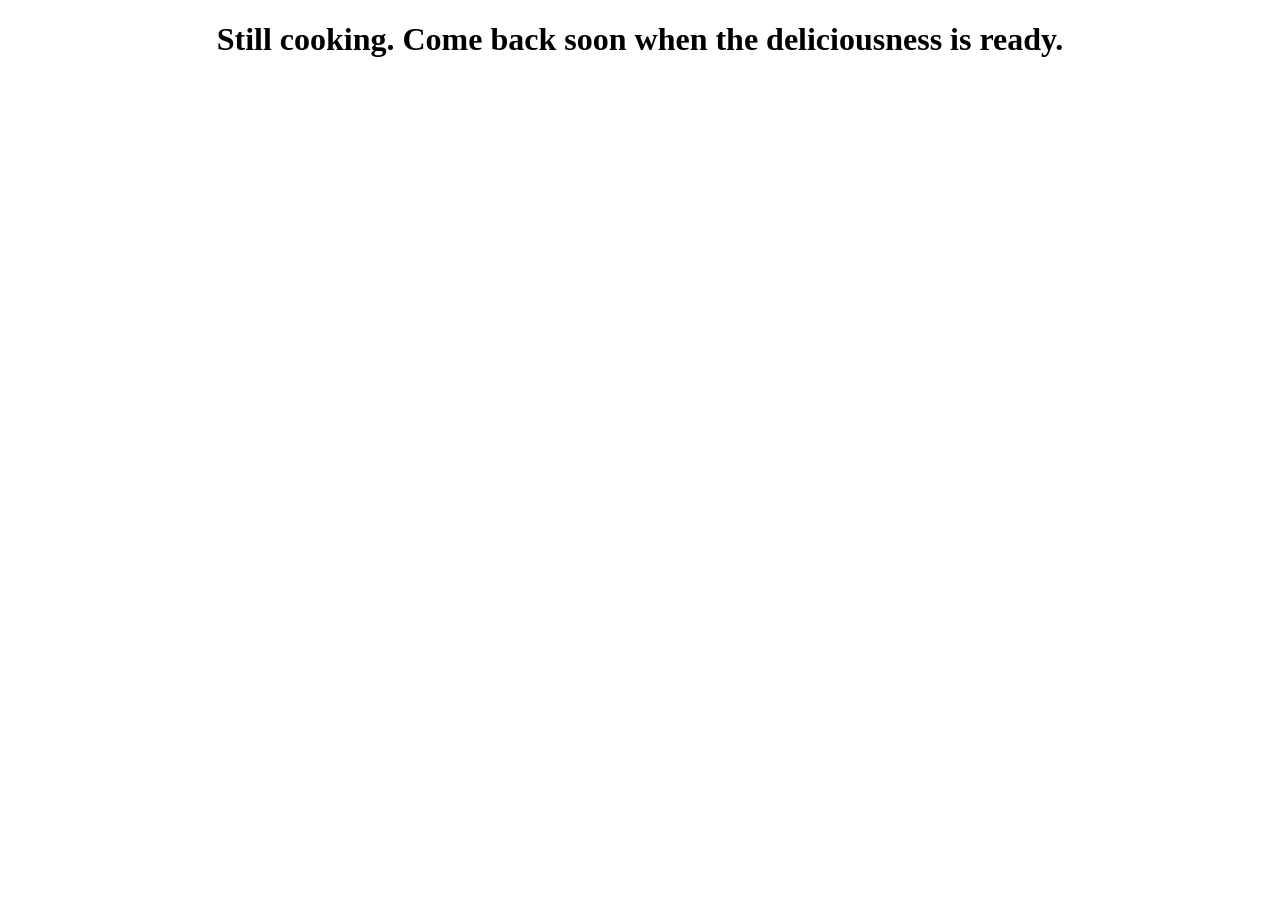
==== index.html @ 036adbc2 "cooking something good" ====
<!DOCTYPE html>
<html>
<head>
	<link rel="stylesheet" type="text/css" href="reset.css">
	<link rel="stylesheet" type="text/css" href="style.css">
	<title>Portfolio</title>
</head>
<body>
	<h1> Still cooking. Come back soon when the deliciousness is ready. </h1>
	</div>

	
</body>
</html>
---- style.css ----
header {
	font-size: 20px;
	
}

body {
	margin: auto;
	width: 80%;
}

h1 {
	text-align: center;
}
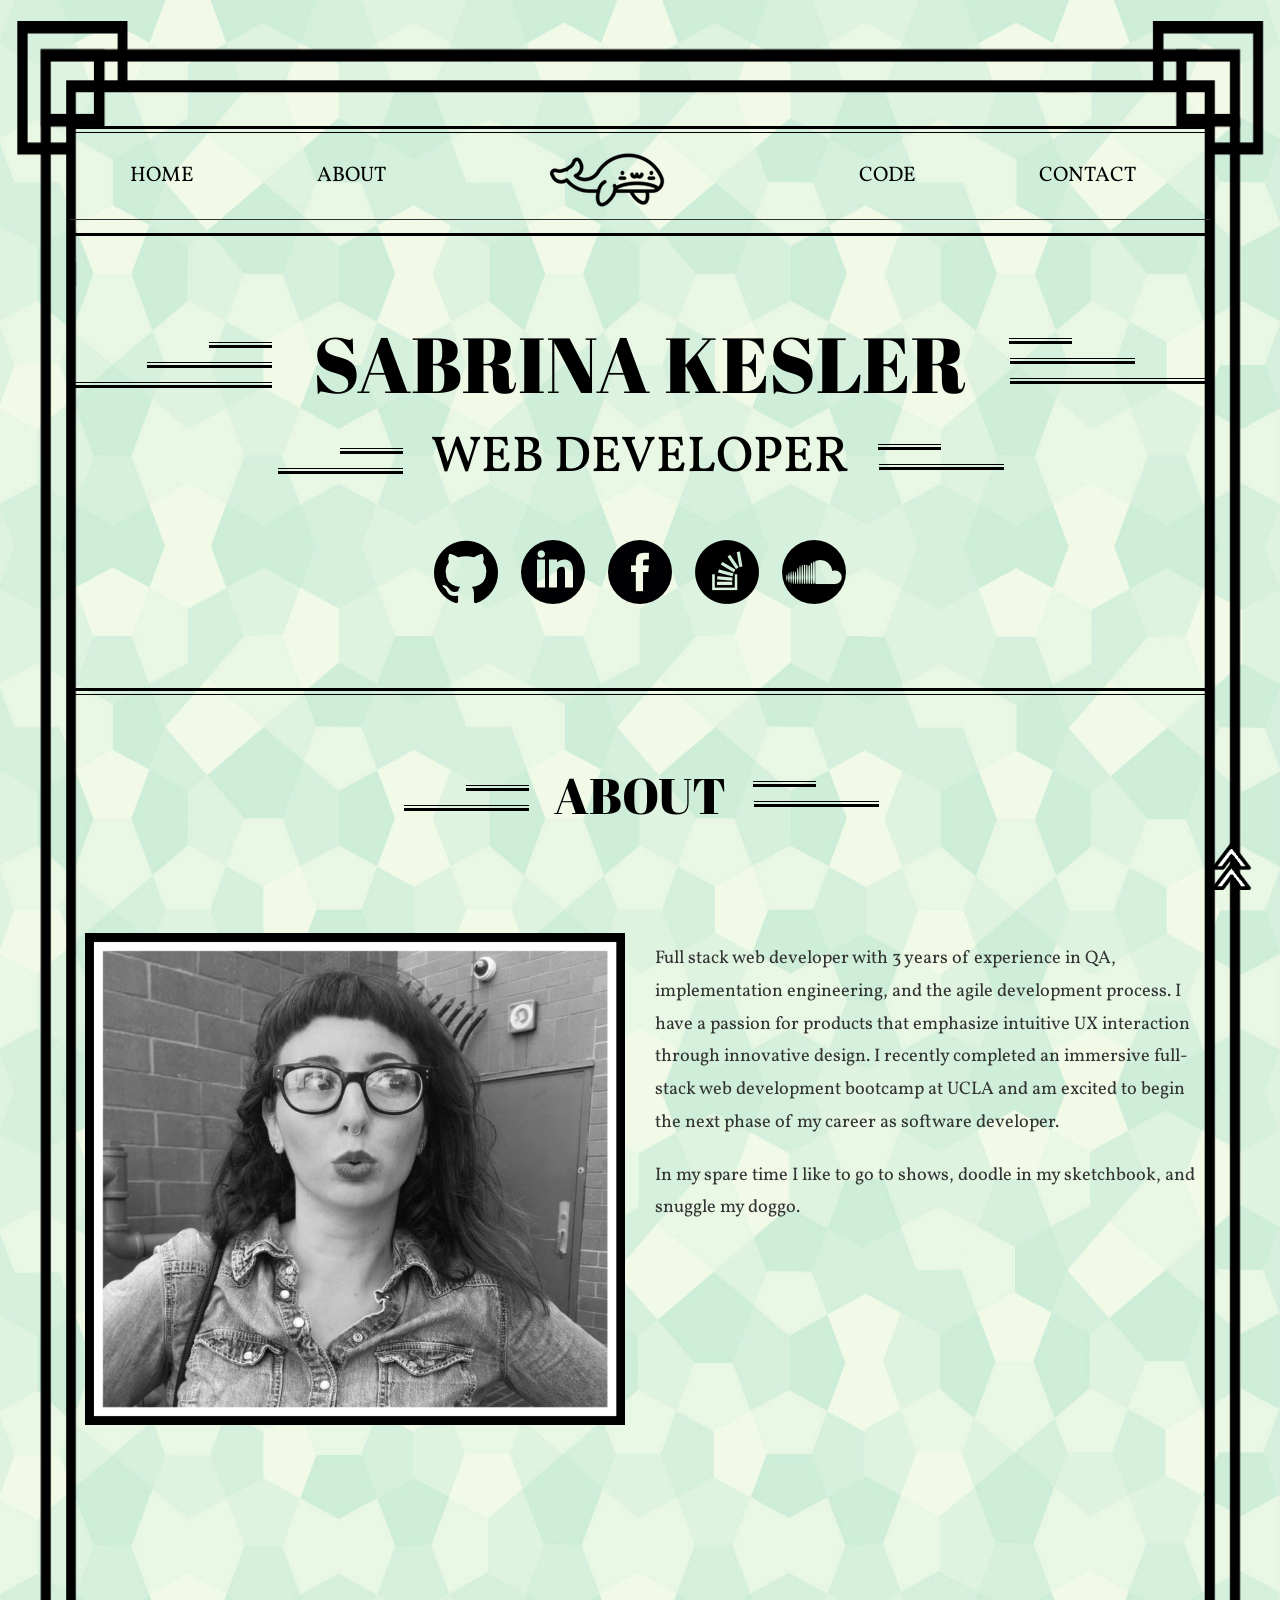
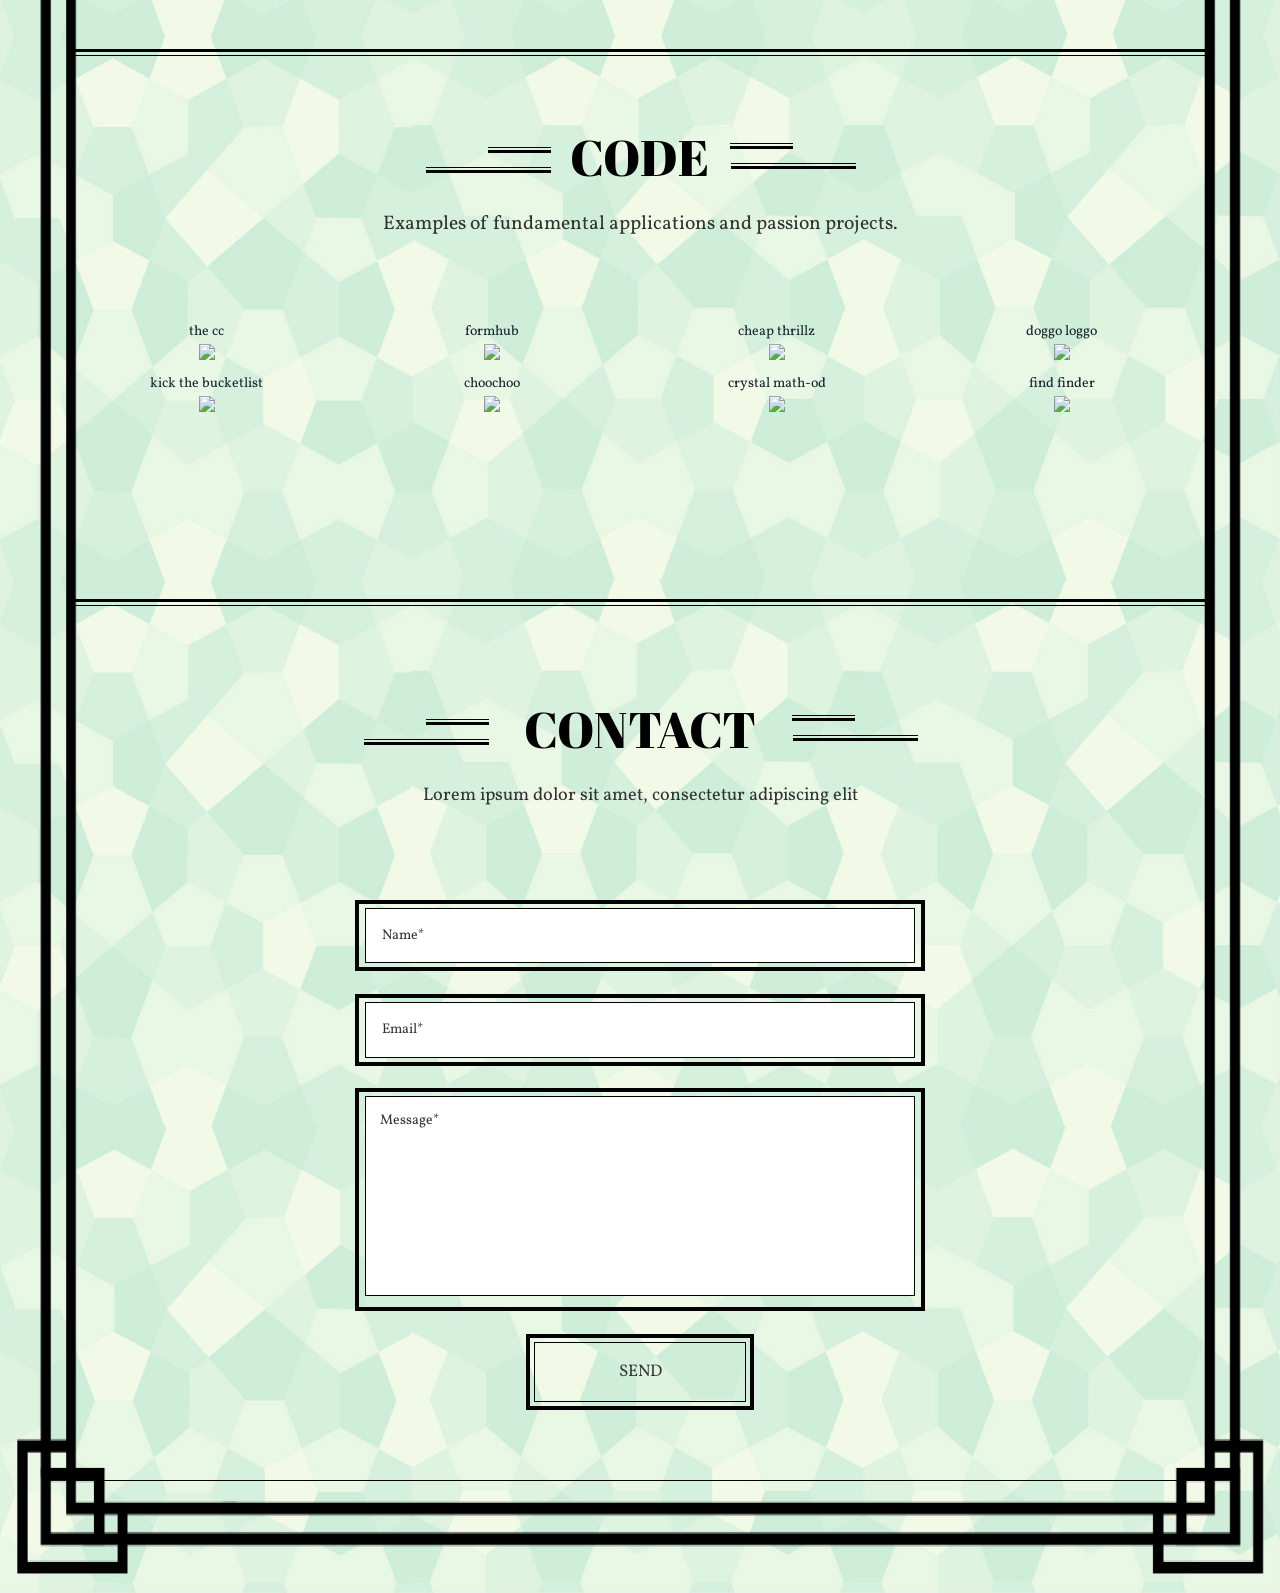
==== commit 1542049a: "portfolio draft 1" ====
--- a/index.html
+++ b/index.html
@@ -1,14 +1,364 @@
-<!DOCTYPE html>
-<html>
-<head>
-	<link rel="stylesheet" type="text/css" href="reset.css">
-	<link rel="stylesheet" type="text/css" href="style.css">
-	<title>Portfolio</title>
-</head>
-<body>
-	<h1> Still cooking. Come back soon when the deliciousness is ready. </h1>
-	</div>
-
-	
-</body>
+<!DOCTYPE html>
+<html>
+<head>
+<title>Sabrina Kesler</title>
+<link href="css/bootstrap.css" rel='stylesheet' type='text/css'/>
+<link href="css/style.css" rel="stylesheet" type="text/css" media="all"/>
+<meta name="viewport" content="width=device-width, initial-scale=1">
+<meta http-equiv="Content-Type" content="text/html; charset=utf-8" />
+<script type="application/x-javascript"> addEventListener("load", function() { setTimeout(hideURLbar, 0); }, false); function hideURLbar(){ window.scrollTo(0,1); } </script>
+<script src="js/jquery.min.js"> </script>
+<!--web_fonts-->
+<link href='http://fonts.googleapis.com/css?family=Abril+Fatface' rel='stylesheet' type='text/css'>
+<link href='http://fonts.googleapis.com/css?family=Vollkorn:400italic,700italic,400,700' rel='stylesheet' type='text/css'>
+<!--/web_fonts-->
+<!--start-smoth-scrolling-->
+		<script type="text/javascript">
+			jQuery(document).ready(function($) {
+				$(".scroll").click(function(event){		
+					event.preventDefault();
+					$('html,body').animate({scrollTop:$(this.hash).offset().top},900);
+				});
+			});
+		</script>
+<!--start-smooth-scrolling-->
+</head>
+<body>
+<!--header-->
+<div id="home" class="banner">
+	<div class="container">
+		<div class="label-1"> </div>
+		<div class="top-menu"><span class="menu"> </span> 
+			<ul class="nav">
+					<li><a class="scroll" href="#home">HOME</a></li>
+					<li><a class="scroll" href="#about">ABOUT</a></li>
+					<li><a class="scroll" href="#work">CODE</a></li>
+					<li><a class="scroll" href="#contact">CONTACT</a></li>
+			</ul>
+			<div class="logo">
+				<img src="images/whale.png" />
+			</div>
+			<div class="clearfix"> </div>
+		</div>	
+		<!-- script-for-menu -->
+		 <script>
+			$("span.menu").click(function(){
+				$(".top-menu ul").slideToggle("slow" , function(){
+				});
+			});
+		 </script>
+		 <!-- script-for-menu -->	
+
+		<div id="banner-top" class="banner-top">		  		  
+			<h1><span class="left-icon"> </span>SABRINA KESLER<span class="right-icon"> </span><div class="clearfix"> </div></h1>
+			<h2><span class="left-icon"> </span>WEB DEVELOPER<span class="right-icon"> </span><div class="clearfix"> </div></h2>
+		</div>
+		<div class="header-icons">
+			<a class="iconz" target="_blank" href="https://github.com/czarbina"><img id="git_icon" src="images/social/github-logo.png"></a>
+			<a class="iconz" target="_blank" href="https://www.linkedin.com/in/sabrinakesler/"><img id="linkedin_icon" src="images/social/linkedin-button.png"></a>
+			<a class="iconz" target="_blank" href="https://www.facebook.com/sabrina.kesler"><img id="fb_icon" src="images/social/facebook-logo-button.png"></a>
+			<a class="iconz" target="_blank" href="https://stackoverflow.com/users/4352713/czarbina"><img id="stack_icon.png" src="images/social/stackoverflow-logo.png"></a>
+			<a class="iconz" target="_blank" href="https://soundcloud.com/czarbina"><img id="sc_icon" src="images/social/soundcloud-logo.png"></a>
+			<!-- <a href="#"><span class="likdin"> </span></a> -->	
+		</div>
+	</div>
+</div>
+<!--/header-->
+
+<!--about-->
+<div id="about" class="about">
+	<div class="container">
+		<div class="label-5"></div>
+		<div class="label-6"></div>
+		<h3><span class="left-icon"> </span>ABOUT<span class="right-icon">  </span><div class="clearfix"> </div></h3>
+ 		
+ 		<div class="about-info">
+
+			<div class="col-md-6 about-left portfolio-wrapper">
+				<a href="https://drive.google.com/file/d/1S41KG8ANzJmsk61dXP9DrrXezTZY17qZ/view?usp=sharing" class="b-link-stripe b-animate-go resume" target="_blank">
+					<img src="images/about.PNG" class="img-responsive" alt="about_image"/>
+					<div class="b-wrapper">
+						<h2 class="b-animate b-from-left b-delay03 ">
+							<span class="resume">Resume</span>
+								<br></br>
+								<img src="images/social/resume-white-big.png" class="img-responsive big-white"/>
+					<!-- <a href='Resume-WendyGwo.pdf' target='_blank' download>
+						<img src ='images/Resume-WendyGwo.png' id='resumeImage'>	
+					</a> -->
+						</h2>	
+					</div>
+				</a>
+			</div>
+			<div class="col-md-6 about-right">
+				<p>Full stack web developer with 3 years of experience in QA, implementation engineering, and the agile development process. I have a passion for products that emphasize intuitive UX interaction through innovative design. I recently completed an immersive full-stack web development bootcamp at UCLA and am excited to begin the next phase of my career as software developer.</p>
+				<p>In my spare time I like to go to shows, doodle in my sketchbook, and snuggle my doggo.</p>
+			</div>
+			 <div class="clearfix"> </div>
+		</div>
+	</div>
+</div>
+<!--/about-->
+
+<!--work-->
+<div id="work" class="work">
+	<div class="container">
+		<div class="label-3"> </div>
+		<div class="label-4"> </div>
+		<h3><span class="left-icon"> </span>CODE<span class="right-icon"> </span><div class="clearfix"> </div></h3>
+		<p>Examples of fundamental applications and passion projects.</p>
+		<!--Portfolio-->
+				<div class="project">
+					<div id="portfoliolist">
+						<div class="portfolio" style="display: inline-block; opacity: 1;">
+							<a href="https://thecc.herokuapp.com/" target="_blank">the cc</a>
+							
+							<div class="portfolio-wrapper">	
+								
+								<a href="images/P1.png" class="b-link-stripe b-animate-go swipebox" title="the creative collective">
+							     <img src="images/P1.png" /><div class="b-wrapper">
+							     	<h2 class="b-animate b-from-left b-delay03 ">
+								     	<span class="technology">Technology</span>
+								     	<br></br>
+								     	<ul>
+								     		<li>
+								     			React
+								     		</li>
+								     		<li>
+								     			JSX
+								     		</li>
+								     		<li>
+								     			react-materialize
+								     		</li>								     		
+								     		<li>
+								     			mySQL
+								     		</li>
+								     		<li>Heroku</li>	
+								     	</ul>
+								     </h2>
+							  	 </div>
+							  	</a>
+			                </div>
+						</div>				
+						<div class="portfolio"  style="display: inline-block; opacity: 1;">
+							<a href="http://functionh.com/" target="_blank">formhub</a>
+							
+							<div class="portfolio-wrapper">		
+								<a href="images/P2.png" class="b-link-stripe b-animate-go swipebox" title="formhub">
+							     <img src="images/P2.png" /><div class="b-wrapper"><h2 class="b-animate b-from-left b-delay03 ">
+							     	<span class="technology">Technology</span>
+								     	<br></br>
+								     	<ul>
+								     		<li>
+								     			Handlebars
+								     		</li>
+								     		<li>
+								     			Node/Express
+								     		</li>
+								     		<li>
+								     			mySQL
+								     		</li>
+								     		<li>
+								     			Javascript
+								     		</li>	
+								     		<li>Heroku</li>
+								     		
+								     	</ul></h2>
+							  	 </div></a>
+			               	</div>
+						</div>		
+						<div class="portfolio"  style="display: inline-block; opacity: 1;">
+							<a href="https://czarbina.github.io/Project-1/" target="_blank">cheap thrillz</a>
+							<div class="portfolio-wrapper">
+									
+								<a href="images/P3.png" class="b-link-stripe b-animate-go swipebox"  title="cheap thrillz">
+							     <img src="images/P3.png" /><div class="b-wrapper">
+							     	<h2 class="b-animate b-from-left b-delay03 ">
+							     		<span class="technology">Technology</span>
+								     	<br></br>
+								     	<li>
+								     			HTML
+								     		</li>
+								     		<li>
+								     			Materialize
+								     		</li>
+								     		<li>Google Maps API
+								     		</li>
+								     		<li>Lyft API
+								     		</li>
+								     		<li>Heroku</li>
+							     	</h2>
+							  	 </div></a>
+			                </div>
+						</div>						
+						<div class="portfolio"  style="display: inline-block; opacity: 1;">
+							<a href="https://doggo-loggo.herokuapp.com/" target="_blank">doggo loggo</a>
+							
+							<div class="portfolio-wrapper">
+									
+								<a href="images/P4.png" class="b-link-stripe b-animate-go   swipebox"  title="doggologgo">
+							     <img src="images/P4.png" /><div class="b-wrapper"><h2 class="b-animate b-from-left    b-delay03 "><span class="technology">Technology</span>
+								     	<br></br>
+								     	<ul>
+								     		<li>
+								     			React
+								     		</li>
+								     		<li>
+								     			JSX
+								     		</li>
+								     		<li> Materialize
+								     		</li>
+								     		<li>Heroku
+								     		</li>	
+								     	</ul></h2>
+							  	 </div></a>
+			                </div>
+						</div>	
+						<div class="portfolio"  style="display: inline-block; opacity: 1;">
+							<a href="https://github.com/czarbina/bucketlist" target="_blank">kick the bucketlist</a>
+							<div class="portfolio-wrapper">
+									
+								<a href="images/P5.png" class="b-link-stripe b-animate-go   swipebox"  title="bucketlist">
+							     <img src="images/P5.png" /><div class="b-wrapper"><h2 class="b-animate b-from-left b-delay03 ">T<span class="technology">Technology</span>
+								     	<br></br>
+								     	<ul>
+								     		<li>
+								     			Handlebars
+								     		</li>
+								     		<li>
+								     			Node/Express
+								     		</li>
+								     		<li>
+								     			mySQL
+								     		</li>
+								     		<li>
+								     			JQuery
+								     		</li>	
+								     		<li>Heroku</li>
+								     	</ul></h2>
+							  	 </div></a>
+			                </div> 
+						</div>			
+						<div class="portfolio"  style="display: inline-block; opacity: 1;">
+							<a href="https://czarbina.github.io/choochoo/" target="_blank">choochoo</a>							
+							<div class="portfolio-wrapper">
+									
+								<a href="images/P6.png" class="b-link-stripe b-animate-go  swipebox"  title="choochoo">
+							     <img src="images/P6.png" /><div class="b-wrapper"><h2 class="b-animate b-from-left    b-delay03 "><span class="technology">Technology</span>
+								     	<br></br>
+								     	<ul>
+								     		<li>
+								     			Bootstrap
+								     		</li>
+								     		<li>
+								     			Firebase
+								     		</li>
+								     		<li>
+								     			JQuery
+								     		</li>	
+								     	</ul></h2>
+							  	 </div></a>
+			                </div>
+			            </div>	
+			            <div class="portfolio"  style="display: inline-block; opacity: 1;">
+			            	<a href="https://czarbina.github.io/week-4-game/" target="_blank">crystal math-od</a>
+							<div class="portfolio-wrapper">
+									
+								<a href="images/P7.png" class="b-link-stripe b-animate-go   swipebox"  title="the crystal math-od">
+							     <img src="images/P7.png" /><div class="b-wrapper"><h2 class="b-animate b-from-left    b-delay03 ">
+							     	<span class="technology">Technology</span>
+								     	<br></br>
+								     	<ul>
+								     		<li>HTML/CSS</li>
+								     		<li>
+								     			Bootstrap
+								     		</li>
+								     		<li>
+								     			JQuery
+								     		</li>
+								     	</ul></h2>
+							  	 </div></a>
+			                </div> 
+						</div>			
+						<div class="portfolio"  style="display: inline-block; opacity: 1;">
+							<a href="https://friend-finder-for-the-masses.herokuapp.com/" target="_blank">find finder</a>
+							<div class="portfolio-wrapper">	
+								
+								<a href="images/P8.png" class="b-link-stripe b-animate-go  swipebox"  title="friend finder">
+							     <img src="images/P8.png" /><div class="b-wrapper"><h2 class="b-animate b-from-left    b-delay03 ">
+							     	<span class="technology">Technology</span>
+								     	<br></br>
+								     	<ul>
+								     		<li>
+								     			Bootstrap
+								     		</li>
+								     		<li>
+								     			Node.js/Express
+								     		</li>
+								     		<li>Vanilla Javascript</li>
+								     	</ul></h2>
+							  	 </div></a>
+			                </div>
+			            </div>		
+			            <div class="clearfix"> </div>
+			</div>
+</div>
+	<link rel="stylesheet" href="css/swipebox.css">
+	<script src="js/jquery.swipebox.min.js"></script> 
+	    <script type="text/javascript">
+			jQuery(function($) {
+				$(".swipebox").swipebox();
+			});
+		</script>
+<!--/Portfolio-->
+	</div>
+</div>
+<!--/work-->
+<!--contact-->
+<div id="contact" class="contact">
+	<div class="container">
+		<div class="label-7"> </div>
+		<div class="label-8"> </div>
+		<h3><span class="left-icon"> </span>CONTACT<span class="right-icon"> </span><div class="clearfix"> </div></h3>
+		<p>Lorem ipsum dolor sit amet, consectetur adipiscing elit</p>
+		<div class="conatct-form">
+			<ul class="form">
+				<li>
+				<input type="text" class="text" value="Name*" onfocus="this.value = '';" onblur="if (this.value == '') {this.value = 'Name*';}" >
+				</li>
+				<li>
+				<input type="text" class="text" value="Email*" onfocus="this.value = '';" onblur="if (this.value == '') {this.value = 'Email*';}" >
+				</li>
+				<li>
+				<textarea value="Message*:" onfocus="this.value = '';" onblur="if (this.value == '') {this.value = 'Your Message*';}">Message*</textarea>
+				</li>
+				<div class="sub-button">
+					<input type="submit" value="SEND">
+				</div>
+			</ul>
+		</div>
+		<div class="copyrights">
+		</div>
+		<script type="text/javascript">
+									$(document).ready(function() {
+										/*
+										var defaults = {
+								  			containerID: 'toTop', // fading element id
+											containerHoverID: 'toTopHover', // fading element hover id
+											scrollSpeed: 1200,
+											easingType: 'linear' 
+								 		};
+										*/
+										
+										$().UItoTop({ easingType: 'easeOutQuart' });
+										
+									});
+								</script>
+		<a href="#home" id="toTop" class="scroll" style="display: block;"> <span id="toTopHover" style="opacity: 1;"> </span></a>
+	</div>
+</div>
+<!--/contact-->
+<!--copy-rights-->
+
+<!--copy-rights-->
+</body>
 </html>
--- a/css/style.css
+++ b/css/style.css
@@ -0,0 +1,1326 @@
+/*--
+	Author: W3layouts
+	Author URL: http://w3layouts.com
+	License: Creative Commons Attribution 3.0 Unported
+	License URL: http://creativecommons.org/licenses/by/3.0/
+--*/
+body{
+	margin:0;
+	padding:0;
+	font-family: 'Vollkorn', serif;
+	background:url(../images/904B1C53-1F04-4463-8C52-EFDB791FCA37.PNG) no-repeat;
+	background-size:100% 100%;
+ }
+body a{
+	transition:0.5s all;
+	-webkit-transition:0.5s all;
+	-moz-transition:0.5s all;
+	-o-transition:0.5s all;
+	-ms-transition:0.5s all;
+}
+
+
+
+h1,h2,h3,h4,h5,h6{
+	margin:0;			   
+}	
+p{
+	margin:0;
+}
+ul{
+	margin:0;
+	padding:0;
+}
+
+.technology {
+	text-decoration: underline;
+}
+
+.resume {
+	text-decoration: underline;
+	font-size: 20px;
+}
+/*--header--*/
+.label-1 {
+background: #000;
+  width: 1140px;
+  height: 0;
+  display: block;
+}
+.label-3 {
+  border-top: 3px solid #000;
+   height: 6px;
+}
+.label-4 {
+  border-top: 1px solid #000;
+  height: 15px;
+}
+.label-5 {
+  border-top: 3px solid #000;
+   height: 6px;
+}
+.label-6 {
+  border-top: 1px solid #000;
+  height: 15px;
+}
+.label-7 {
+  border-top: 3px solid #000;
+   height: 6px;
+}
+.label-8 {
+  border-top: 1px solid #000;
+  height: 15px;
+}
+.top-menu {
+  margin: 9em 0 0 0;
+  border-top: 3px solid #000;
+  position: relative;
+  border-bottom: 3px solid#000;
+  height: 110px;
+}
+.logo {
+  position: relative;
+  bottom: 70px;
+  left: 42%;
+  width: 11%;
+}
+.nav {
+  list-style: none;
+  padding: 2em 0;
+  border-top: 1px solid#000;
+  margin: 3px 0;
+    border-bottom: 1px solid;
+}
+ul.nav li:nth-child(2) {
+  margin-right: 25em;
+}
+ul.nav li {
+  display: inline-block;
+}
+.nav li a {
+  display: block;
+  padding: 0px;
+  color: #000;
+  font-size: 1.5em;
+  margin: 0 60px;
+  font-weight: 400;
+}
+li.logo {
+  background: none;
+  border: none;
+}
+li.logo a {
+  font-size: 5em;
+  color: #17AED2;
+}
+div#banner-top {
+  text-align: center;
+      padding-top: 6em;
+}
+div#banner-top h1 {
+    font-size: 5.6em;
+    color:#000;
+    font-family: 'Abril Fatface', cursive;
+}
+div#banner-top h1 span.left-icon {
+  background: url(../images/left.png) no-repeat 0px 15px;
+  width: 204px;
+  height: 80px;
+  display: block;
+  float: left;
+}
+div#banner-top h1 span.right-icon {
+  background: url(../images/right.png) no-repeat 0px 15px;
+  width: 204px;
+  height: 80px;
+  display: block;
+  float: right;
+}
+div#banner-top h2 {
+  font-size: 3.6em;
+  padding: .5em 0;
+  width: 77%;
+  margin: 0 auto;
+   color:#000;
+}
+div#banner-top h2 span.left-icon {
+  background: url(../images/left.png) no-repeat 0px 10px;
+  width: 204px;
+  height: 50px;
+  display: block;
+  float: left;
+}
+div#banner-top h2 span.right-icon {
+  background: url(../images/right.png) no-repeat 0px 10px;
+  width: 204px;
+  height: 50px;
+  display: block;
+  float: right;
+}
+.header-icons {
+  text-align: center;
+  margin: 2em 0;
+}
+.header-icons a span {
+	width: 62px;
+	height: 62px;
+	background: url('../images/sc-icon.png') no-repeat 0px 0px;
+	display: inline-block;
+	margin: 0 5px;
+}
+
+.iconz {
+	margin: 10px;
+}
+.header-icons a span.fb {
+	background-position:0px 0px;
+}
+.header-icons a span.fb:hover {
+	background-position:0px -62px;
+}
+.header-icons a span.tw {
+	  background-position: -62px 0px;
+}
+.header-icons a span.tw:hover {
+	  background-position: -62px -62px;
+}
+.header-icons a span.pin{
+	    background-position: -123px 0px;
+}
+.header-icons a span.pin:hover{
+	    background-position: -123px -62px;
+}
+.header-icons a span.likdin{
+	    background-position: -186px 0px;
+}
+.header-icons a span.likdin:hover{
+	    background-position: -186px -62px;
+}
+.header-icons a span.dribble{
+	      background-position: -248px 0px;
+}
+.header-icons a span.dribble:hover{
+	      background-position: -248px -62px;
+}
+.header-icons a span.be{
+	      background-position: -310px 0px;
+}
+.header-icons a span.be:hover{
+	      background-position: -310px -62px;
+}
+/*--work--*/
+.work {
+  text-align: center;
+      margin: 10em 0 0;
+}
+.work p {
+  font-size: 1.4em;
+  margin-bottom: 4em;
+}
+.work h3 {
+	font-family: 'Abril Fatface', cursive;
+  font-size: 3.6em;
+  padding: .5em 0;
+  width: 51%;
+  margin: 3% auto 0;
+  color: #000;
+}
+.work h3 span.left-icon {
+  background: url(../images/left.png) no-repeat 0px 10px;
+  width: 204px;
+  height: 50px;
+  display: block;
+  float: left;
+}
+.work h3 span.right-icon {
+  background: url(../images/right.png) no-repeat 0px 10px;
+  width: 204px;
+  height: 50px;
+  display: block;
+  float: right;
+}
+/*--portfolio--*/
+/*-----------------------------------------------------------------------------------*/
+.b-link-stripe{
+	position:relative;
+	display:inline-block;
+	vertical-align:top;
+	font-weight: 300;
+	overflow:hidden;
+}
+.b-link-stripe .b-wrapper{
+	position:absolute;
+	width:100%;
+	height:100%;
+	top:0;
+	left:0;
+	text-align:center;
+	color:#ffffff;
+	overflow:hidden;
+}
+.b-link-stripe .b-line{
+	position:absolute;
+	top:0;
+	bottom:0;
+	width:20%;
+	background:rgba(8, 204, 148, 0.9);
+	transition:all 0.5s linear;
+	-moz-transition:all 0.5s linear;
+	-ms-transition:all 0.5s linear;
+	-o-transition:all 0.5s linear;
+	-webkit-transition:all 0.5s linear;
+	opacity:0;
+	visibility:hidden; /* lt-ie9 */
+}
+/*-----------------------------------------------------------------------------------*/
+/*	Animation effects
+/*-----------------------------------------------------------------------------------*/
+.b-animate-go{
+	text-decoration:none;
+}
+.b-animate {
+	transition: all 0.5s;
+	-moz-transition: all 0.5s;
+	-ms-transition: all 0.5s;
+	-o-transition: all 0.5s;
+	-webkit-transition: all 0.5s;
+	visibility: hidden;
+	font-size: 15px;
+	font-weight: 400;
+	width: 40%;
+	line-height: 1.3em;
+	margin: 0 auto;
+	top: 20%;
+}
+.b-animate img{
+	margin-top:auto;
+	display: -webkit-inline-box;
+}
+/* lt-ie9 */
+.b-animate-go:hover .b-animate{
+	visibility:visible;
+}
+.b-from-left{
+	position:relative;
+	left:-100%;
+}
+.b-animate-go:hover .b-from-left{
+	left:0;
+}
+span.m_4{
+	font-size:14px;
+	font-weight:400;
+}
+p.m_5 {
+	margin: 2% auto 5%;
+	width: 70%;
+	color: #283A47;
+	font-size: 1.1em;
+	font-weight: 600;
+	line-height: 1.5em;
+	text-align: center;
+}
+.project-top h3 {
+  float: left;
+  color: #324B73;
+  font-weight: 900;
+  font-size: 2em;
+  margin-top: 2em;
+}
+/*--team--*/
+.span_1_of_4 {
+	width: 22.8%;
+}
+.col_1_of_4 {
+	display: block;
+	float: left;
+	margin: 1% 0 1% 2.6%;
+	background: #FFF;
+}
+.b-wrapper:hover {
+	background: rgba(8, 204, 148, 0.5);
+	transition: 0.5s all;
+	-webkit-transition: 0.5s all;
+	-o-transition: 0.5s all;
+	-moz-transition: 0.5s all;
+	-ms-transition: 0.5s all;
+}
+/* lt-ie9 */
+.b-link-stripe:hover .b-line{
+	visibility:visible;
+}
+.b-link-stripe .b-line1{
+	left:0;
+}
+.b-link-stripe .b-line2{
+	left:20%;
+	transition-delay:0.1s !important;
+	-moz-transition-delay:0.1s !important;
+	-ms-transition-delay:0.1s !important;
+	-o-transition-delay:0.1s !important;
+	-webkit-transition-delay:0.1s !important;
+}
+.b-link-stripe .b-line3{
+	left:40%;
+	transition-delay:0.2s !important;
+	-moz-transition-delay:0.2s !important;
+	-ms-transition-delay:0.2s !important;
+	-o-transition-delay:0.2s !important;
+	-webkit-transition-delay:0.2s !important;
+}
+.b-link-stripe .b-line4{
+	left:60%;
+	transition-delay:0.3s !important;
+	-moz-transition-delay:0.3s !important;
+	-ms-transition-delay:0.3s !important;
+	-o-transition-delay:0.3s !important;
+	-webkit-transition-delay:0.3s !important;
+}
+.b-link-stripe .b-line5{
+	left:80%;
+	transition-delay:0.4s !important;
+	-moz-transition-delay:0.4s !important;
+	-ms-transition-delay:0.4s !important;
+	-o-transition-delay:0.4s !important;
+	-webkit-transition-delay:0.4s !important;
+}
+.b-link-stripe:hover .b-line{
+	opacity:1;
+}
+#portfoliolist .portfolio {
+  -webkit-box-sizing: border-box;
+  -moz-box-sizing: border-box;
+  -o-box-sizing: border-box;
+  width: 24%;
+  display: none;
+  float: left;
+  overflow: hidden;
+  margin: 0 1% 1% 0;
+    background: none;
+}
+.portfolio.icon.mix_all {
+  padding: 0;
+}
+div#portfoliolist {
+  padding: 0.5% 0px;
+}
+.project h5 {
+  color: #334D72;
+  text-align: center;
+  font-size: 2.6em;
+  font-weight: 600;
+  padding: 1em 0 0em;
+}
+.portfolio-wrapper {
+		overflow:hidden;
+		position: relative !important;
+		cursor:pointer;
+	}
+.portfolio img {
+		max-width:100%;
+		/*--position: relative;--*/
+		transition: all 300ms!important;
+		-webkit-transition: all 300ms!important;
+		-moz-transition: all 300ms!important;
+	}
+.portfolio .label {
+		position: absolute;
+		width: 100%;
+		height:40px;
+		bottom:-40px;
+	}
+.portfolio .label-bg {
+			background: #22B4B8;
+			width: 100%;
+			height:100%;
+			position: absolute;
+			top:0;
+			left:0;
+		}
+.portfolio .label-text {
+			color:#fff;
+			position: relative;
+			z-index:500;
+			padding:5px 8px;
+		}
+			
+.portfolio .text-category {
+				display:block;
+				font-size:9px;
+				font-size: 12px;
+				text-transform:uppercase;
+			}
+/* Self Clearing Goodness */
+.container:after { content: "\0020"; display: block; height: 0; clear: both; visibility: hidden; }
+.clearfix:before,
+.clearfix:after,
+.row:before,
+.row:after {
+  content: '\0020';
+  display: block;
+  overflow: hidden;
+  visibility: hidden;
+  width: 0;
+  height: 0;
+   }
+.row:after,
+.clearfix:after {
+  clear: both;
+   }
+.row,
+.clearfix {
+  zoom: 1;
+   }
+
+.clear {
+  clear: both;
+  display: block;
+  overflow: hidden;
+  visibility: hidden;
+  width: 0;
+  height: 0;
+}
+.project {
+  margin-bottom: 8em;
+}
+/*--/portfolio--*/
+/*--/work--*/
+/*--about--*/
+.about {
+  text-align: center;
+      margin: 4em 0;
+}
+.about h3 {
+	font-family: 'Abril Fatface', cursive;
+  font-size: 3.6em;
+  padding: .5em 0;
+  width: 55%;
+   margin: 3% auto 0;
+  color: #000;
+}
+.about p {
+  font-size: 1.3em;
+}
+.about h3 span.left-icon {
+  background: url(../images/left.png) no-repeat 0px 10px;
+  width: 204px;
+  height: 50px;
+  display: block;
+  float: left;
+}
+.about h3 span.right-icon {
+  background: url(../images/right.png) no-repeat 0px 10px;
+  width: 204px;
+  height: 50px;
+  display: block;
+  float: right;
+}
+.about-right {
+  text-align: left;
+}
+.about-right p {
+  padding: 10px 0;
+  line-height: 1.8em;
+  font-size: 1.3em;
+}
+.about-info {
+  margin: 6em 0;
+}
+.about-icons {
+  margin: 2em 0 0 0;
+}
+.about-icons a span {
+	width: 62px;
+	height: 62px;
+	background: url('../images/sc-icon.png') no-repeat 0px 0px;
+	display: inline-block;
+	  margin: 0 5px 0 0;
+}
+.about-icons a span.fb {
+	background-position:0px 0px;
+}
+.about-icons a span.fb:hover {
+	background-position:0px -62px;
+}
+.about-icons a span.tw {
+	  background-position: -62px 0px;
+}
+.about-icons a span.tw:hover {
+	  background-position: -62px -62px;
+}
+.about-icons a span.pin{
+	    background-position: -123px 0px;
+}
+.about-icons a span.pin:hover{
+	    background-position: -123px -62px;
+}
+.about-icons a span.likdin{
+	    background-position: -186px 0px;
+}
+.about-icons a span.likdin:hover{
+	    background-position: -186px -62px;
+}
+.about-icons a span.dribble{
+	      background-position: -248px 0px;
+}
+.about-icons a span.dribble:hover{
+	      background-position: -248px -62px;
+}
+.about-icons a span.be{
+	      background-position: -310px 0px;
+}
+.about-icons a span.be:hover{
+	      background-position: -310px -62px;
+}
+/*--/about--*/
+/*--conatact--*/
+.contact {
+  text-align: center;
+      margin: 4em 0;
+}
+.contact h3 {
+	font-family: 'Abril Fatface', cursive;
+  font-size: 3.6em;
+  padding: .5em 0;
+  width: 62%;
+  margin: 5% auto 0;
+  color: #000;
+}
+.contact p {
+  margin-bottom: 5em;
+    font-size: 1.3em;
+}
+.contact h3 span.left-icon {
+  background: url(../images/left.png) no-repeat 0px 10px;
+  width: 204px;
+  height: 50px;
+  display: block;
+  float: left;
+}
+.contact h3 span.right-icon {
+  background: url(../images/right.png) no-repeat 0px 10px;
+  width: 204px;
+  height: 50px;
+  display: block;
+  float: right;
+}
+ul.form li {
+  list-style-type: none;
+  border: 4px solid #000;
+  width: 50%;
+   margin: 2% auto 0;
+}
+input.text {
+  border: 1px solid #000;
+  outline: none;
+  width: 98%;
+  margin: 4px;
+  padding: 1.2em;
+}
+textarea {
+  outline: none;
+  border: 1px solid #000;
+  padding: 1em;
+  width: 98%;
+  height: 200px;
+  margin: 4px;
+    resize: none;
+}
+.sub-button {
+  border: 4px solid #000;
+  width: 20%;
+  margin: 2% auto;
+}
+input[type="submit"] {
+  border: 1px solid #000;
+  outline: none;
+  background: none;
+  margin: 4px;
+  padding: 1em 4em;
+  font-size: 1.2em;
+  width: 96%;
+}
+input[type="submit"]:hover {
+  background: #000;
+  color: #fff;
+  	transition:0.5s all;
+	-webkit-transition:0.5s all;
+	-moz-transition:0.5s all;
+	-o-transition:0.5s all;
+	-ms-transition:0.5s all;
+}
+.conatct-form {
+  margin-bottom: 5em;
+}
+.copyrights {
+  border-top: 1px solid #000;
+  padding: 2em 0 2em;
+}
+.copyrights p {
+  margin-bottom: 0;
+  font-size: 1.2em;
+}
+/*--/conatct--*/
+#toTop {
+  display: none;
+  text-decoration: none;
+  position: fixed;
+  bottom: 10px;
+  right: 25px;
+  overflow: hidden;
+  width: 47px;
+  height: 47px;
+  border: none;
+  text-indent: 100%;
+  background: url(../images/db2.png) no-repeat;
+}
+/*--top-top--*/
+/*--responsive--*/
+@media (max-width: 1024px){
+	.label-2 {
+	  width: 941px;
+	}
+	.top-menu {
+	  margin: 7em 0 0 0;
+	}
+	.nav li a {
+	  margin: 0 49px;
+	}
+	div#banner-top h1 {
+	  font-size: 4em;
+	}
+	div#banner-top {
+	  padding-top: 4em;
+	}
+	div#banner-top h1 span.left-icon {
+	  background: url(../images/left.png) no-repeat 0px 3px;
+	  width: 200px;
+	  height: 59px;
+	}
+	div#banner-top h1 span.right-icon {
+	  background: url(../images/right.png) no-repeat 0px 6px;
+	  width: 223px;
+	  height: 58px;
+	}
+	div#banner-top h2 {
+	  font-size: 3em;
+	  width: 91%;
+	  margin: 2% auto;
+	}
+	div#banner-top h2 span.left-icon {
+	  background: url(../images/left.png) no-repeat 0px 0px;
+	  width: 202px;
+	  height: 34px;
+	}
+	div#banner-top h2 span.right-icon {
+	  background: url(../images/right.png) no-repeat 0px 0px;
+	  width: 241px;
+	  height: 31px;
+	}
+	.work {
+	  text-align: center;
+	  margin: 8em 0 0;
+	}
+	.work h3 {
+	  font-size: 3em;
+	  width: 66%;
+	}
+	.about {
+	  margin: 0 0;
+	}
+	.about h3 {
+	  font-size: 3em;
+	  width: 66%;
+	}
+	.contact h3 {
+	  font-size: 3em;
+	  width: 73%;
+	}
+	.contact p {
+	  margin-bottom: 4em;
+	}
+	.copyrights {
+	  padding: 2em 0 0em;
+	}
+	ul.nav li:nth-child(2) {
+	  margin-right: 17em;
+	}
+}
+@media (max-width: 768px){
+	div#banner-top h1 span.left-icon {
+	  background: url(../images/left.png) no-repeat 27px -1px;
+	  width: 174px;
+	  height: 53px;
+	  background-size: 150px;
+	}
+	div#banner-top h1 span.right-icon {
+	   background: url(../images/right.png) no-repeat 0px 0px;
+	  width: 174px;
+	  height: 53px;
+	  background-size: 150px;
+	}
+	div#banner-top h1 {
+	    font-size: 2.7em;
+		  width: 100%;
+		  margin: 0 auto;
+	}
+	div#banner-top h2 {
+	  font-size: 2em;
+	  width: 100%;
+	  margin: 1% auto;
+	}
+	div#banner-top h2 span.left-icon {
+	  background: url(../images/left.png) no-repeat 0px -6px;
+	  width: 202px;
+	  height: 34px;
+	}
+	div#banner-top {
+	    padding-top: 1.5em;
+	}
+	.work {
+	   margin: 4em 0 0;
+	}
+	.label-2 {
+	  width: 718px;
+	  background: #000;
+	}
+	.nav li a {
+	  margin: 0 21px;
+	}
+	ul.nav li:nth-child(2) {
+	   margin-right: 15em;
+	}
+	.logo {
+	  position: relative;
+	  bottom: 80px;
+	  left: 38%;
+	  width: 11%;
+	}
+	.work h3 {
+	  font-size: 2.6em;
+	  width: 82%;
+	}
+	.work h3 span.left-icon {
+	  background: url(../images/left.png) no-repeat 0px 0px;
+	  width: 204px;
+	  height: 35px;
+	}
+	.work h3 span.right-icon {
+	  background: url(../images/right.png) no-repeat 0px 3px;
+	  width: 204px;
+	  height: 35px;
+	}
+	.work p {
+	  font-size: 1.4em;
+	  margin-bottom: 3em;
+	}
+	.project {
+	  margin-bottom: 5em;
+	}
+	.about h3 {
+	  font-size: 2.6em;
+	  width: 78%;
+	}
+	.about h3 span.left-icon {
+	  background: url(../images/left.png) no-repeat 0px 1px;
+	  width: 204px;
+	  height: 41px;
+	}
+	.about h3 span.right-icon {
+	  background: url(../images/right.png) no-repeat 0px 6px;
+	  width: 204px;
+	  height: 39px;
+	}
+	.top-menu {
+	     margin: 8% auto 3%;
+       width: 95%;
+	}
+	.about-left {
+	  width: 42%;
+	  float:left;
+	}
+	.about-right {
+	  width: 100%;
+	  font-size: 0.875em;
+	    padding: 0;
+	}
+	.about-icons {
+	  text-align: center;
+	}
+	.about-info {
+	  margin: 5em 0 0;
+	}
+	.about-icons {
+	  margin: 5em 0 0 0;
+	}
+	div#portfoliolist {
+	  padding: 0 13px 0 20px;
+	}
+	.contact h3 {
+	  font-size: 2.6em;
+	  width: 88%;
+	    margin: 4% auto 0;
+	}
+	.b-animate {
+	  top: 21%;
+	}
+	ul.form li {
+	  width: 68%;
+	}
+	.sub-button {
+	  width: 30%;
+	}
+	.label-3 {
+	  width: 96%;
+	  margin: 0 auto;
+	}
+	.label-4 {
+	  width: 96%;
+	  margin: 0 auto;
+	}
+	.label-5 {
+	  width: 96%;
+	  margin: 0 auto;
+	}
+	.label-6 {
+	  width: 96%;
+	  margin: 0 auto;
+	}
+	.label-7 {
+	  width: 96%;
+	  margin: 0 auto;
+	}
+	.label-8 {
+	  width: 96%;
+	  margin: 0 auto;
+	}
+}
+@media (max-width: 640px){
+	.nav li a {
+	  margin: 0 16px;
+	}
+	.nav {
+ 		 padding: 1em 0;
+	}
+	.sub-button {
+	  width: 35%;
+	}
+	.logo a img {
+	  width: 100%;
+	}
+	ul.nav li:nth-child(2) {
+	  margin-right: 9em;
+	}
+	.logo {
+	  bottom: 50px;
+	  left: 38%;
+	  width: 17%;
+	}
+	div#banner-top h1 span.left-icon {
+	  width: 151px;
+	  background-size: 120px;
+	}
+	div#banner-top h1 {
+	  font-size: 2.2em;
+	}
+	div#banner-top h1 span.right-icon {
+	  width: 160px;
+	  background-size: 120px;
+	}
+	div#banner-top h2 span.left-icon {
+	  width: 151px;
+	  height: 20px;
+	  background-size: 154px;
+	}
+	div#banner-top h2 {
+	  font-size: 1.5em;
+	  width: 100%;
+	    margin-left: 1.5em;
+	}
+	div#banner-top h2 span.right-icon {
+	  width: 235px;
+	  height: 31px;
+	  background-size: 154px;
+	}
+	.work h3 {
+	  font-size: 2.3em;
+	  width: 94%;
+	  margin: 2% auto 0;
+	}
+	.label-2 {
+	  width: 594px;
+	}
+	.about h3 {
+	  font-size: 2.3em;
+	  width: 94%;
+	}
+	.about-icons {
+	  margin: 2em 0 0 0;
+	}
+	.contact {
+	  margin: 3em 0;
+	}
+	.contact h3 {
+	  font-size: 2.3em;
+	  width: 100%;
+	  margin: 2% auto 0;
+	}
+	.contact h3 span.left-icon {
+	  background: url(../images/left.png) no-repeat 0px -1px;
+	  height: 37px;
+	}
+	.contact h3 span.right-icon {
+	  background: url(../images/right.png) no-repeat 0px 4px;
+	  height: 38px;
+	}
+	ul.form li {
+	  width: 80%;
+	}
+	.about-right p {
+	  padding: 0px 0;
+	  font-size: 1.1em;
+	}
+	.top-menu {
+	  margin: 8% auto 5%;
+	  width: 96%;
+	  height: 72px;
+	}
+}
+@media (max-width: 480px){
+	span.menu:before {
+		content: url(../images/nav-icon.png);
+		cursor: pointer;	
+		height:32px;
+	}
+	.top-menu {
+	  float: right;
+	  margin: 0;
+	  background: none;
+	  border: none;
+	}
+	.top-menu  ul{
+		display:none;
+	}
+	.top-menu  ul li {
+		font-size: 12px;
+		display:inline-block;
+		width: 100%;
+		  padding: 10px 0;
+	}
+	.top-menu ul li:hover {
+	  background: #000;
+	  color: #fff;
+	}
+	.top-menu ul li a {
+	  padding: 3px;
+	  font-size: 13px;
+	  width: 100%;
+	  font-weight: 600;
+	  display: block;
+	  margin: 0;
+	  color: #fff;
+	}
+	.top-menu ul li a:hover{
+		color:#fff;
+	}
+	 span.menu{
+		display:block;
+		float:right;
+		margin: 54px 16px 0 0;
+	}
+	.top-menu  ul{
+	  margin: 0;
+	  z-index: 999;
+	  position: absolute;
+	  width: 96%;
+	  text-align: center;
+	  top: 82.8%;
+	  left: -6%;
+	  background: rgba(0, 0, 0, 0.81);
+	  width: 440px;
+	}
+	.nav {
+	  padding: 0;
+	}
+	.label-2 {
+	  width: 0;
+	  background: none;
+	}
+	div#banner-top h1 {
+	  font-size: 1.8em;
+	}
+	div#banner-top {
+	    padding-top: 6.5em;
+	}
+	div#banner-top h1 span.left-icon {
+	width: 125px;
+	  background-size: 99px;
+	  height: 26px;
+	}
+	div#banner-top h1 {
+	  font-size: 1.3em;
+	}
+	div#banner-top h1 span.right-icon {
+	  width: 120px;
+	  background-size: 102px;
+	    height: 30px;
+	}
+	div#banner-top h2 span.left-icon {
+ 		 display: none;
+	}
+	div#banner-top h2 {
+	  font-size: 1em;
+	    margin-left: 0;
+	}
+	div#banner-top h2 span.right-icon {
+		  display: none;
+	}
+	.logo {
+	  bottom: -64px;
+	  left: 38%;
+	  width: 17%;
+	}
+	div#banner-top {
+	  padding-top: 9em;
+	}
+	.header-icons a span {
+	  width: 32px;
+	  height: 32px;
+	  background-size: 193px;
+	}
+	.header-icons a span.fb:hover {
+	  background-position: 0px -32px;
+	 }
+	.header-icons a span.tw {
+	  background-position: -32px 0px;
+	}
+	.header-icons a span.tw:hover {
+	  background-position: -32px -32px;
+	}
+	.header-icons a span.pin {
+	   background-position: -65px 0px;
+	}
+	.header-icons a span.pin:hover {
+	   background-position: -65px -32px;
+	}
+	.header-icons a span.likdin {
+	    background-position: -97px 0px;
+	}
+	.header-icons a span.likdin:hover {
+	    background-position: -97px -32px;
+	}
+	.header-icons a span.dribble {
+	   background-position: -129px 0px;
+	}
+	.header-icons a span.dribble:hover {
+	   background-position: -129px -32px;
+	}
+	.header-icons a span.be {
+	      background-position: -162px 0px;
+	}
+	.header-icons a span.be:hover {
+	      background-position: -162px -32px;
+	}
+	.work {
+	  margin: 2em 0 0;
+	}
+	.work h3 span.right-icon {
+	  display: none;
+	}
+	.work h3 span.left-icon {
+	  display: none;
+	}
+	.about h3 span.left-icon{
+		display:none;
+	}
+	.about h3 span.right-icon{
+		display:none;
+	}
+	.contact h3 span.left-icon{
+		display:none;
+	}
+	.contact h3 span.right-icon{
+		display:none;
+	}
+	.work p {
+	  font-size: 1.1em;
+	  margin-bottom: 2em;
+	}
+	.work h3 {
+	  margin: 0% auto 0;
+	}
+	.project {
+	  margin-bottom: 2em;
+	}
+	#portfoliolist .portfolio {
+	  width: 49%;
+	}
+	.about p {
+	  font-size: 1.1em;
+	}
+	.about-icons a span {
+	  width: 32px;
+	  height: 32px;
+	  background-size: 193px;
+	}
+	.about-icons a span.fb:hover {
+	  background-position: 0px -32px;
+	 }
+	.about-icons a span.tw {
+	  background-position: -32px 0px;
+	}
+	.about-icons a span.tw:hover {
+	  background-position: -32px -32px;
+	}
+	.about-icons a span.pin {
+	   background-position: -65px 0px;
+	}
+	.about-icons a span.pin:hover {
+	   background-position: -65px -32px;
+	}
+	.about-icons a span.likdin {
+	    background-position: -97px 0px;
+	}
+	.about-icons a span.likdin:hover {
+	    background-position: -97px -32px;
+	}
+	.about-icons a span.dribble {
+	   background-position: -129px 0px;
+	}
+	.about-icons a span.dribble:hover {
+	   background-position: -129px -32px;
+	}
+	.about-icons a span.be {
+	      background-position: -162px 0px;
+	}
+	.about-icons a span.be:hover {
+	      background-position: -162px -32px;
+	}
+	.about-info {
+	  margin: 2em 0 0;
+	}
+	.contact {
+	  margin: 2em 0;
+	}
+	.contact p {
+	  margin-bottom: 2em;
+	  font-size: 1.1em;
+	}
+	ul.form li {
+	  width: 90%;
+	}
+	.sub-button {
+	  width: 50%;
+	}
+	.contact p {
+	  margin-bottom: 4em;
+	  font-size: 0.9em;
+	}
+	.conatct-form {
+	  margin-bottom: 1em;
+	}
+	textarea {
+	  margin: 4px 0px -3px 0;
+	}
+}
+@media (max-width: 320px){
+	div#banner-top h1 span.left-icon {
+	  background: url(../images/left.png) no-repeat -4px 3px;
+	  width: 46px;
+	  background-size: 50px;
+	  height: 26px;
+	}
+	div#banner-top h1 span.right-icon {
+	  width: 42px;
+	  background-size: 56px;
+	  height: 30px;
+	}
+	.header-icons {
+	  margin: 1em 0 0;
+	}
+	.work {
+	  margin: 1.5em 0 0;
+	}
+	.work h3 {
+	  font-size: 1.4em;
+	  width: 100%;
+	}
+	.work p {
+	  font-size: .81em;
+	  margin-bottom: 1em;
+	}
+	span.menu {
+	  margin: 39px 8px 0 0;
+	}
+	.logo {
+	  bottom: -46px;
+	  left: 31%;
+	  width: 35%;
+	}
+	.top-menu ul {
+	    top: 95.8%;
+	  width: 285px;
+	}
+	ul.nav li:nth-child(2) {
+	  margin-right: 0;
+	}
+	div#banner-top {
+	  padding-top: 7.5em;
+	}
+	.about h3 {
+	  font-size: 1.4em;
+	  width: 100%;
+	}
+	.about p {
+	  font-size: .875em;
+	}
+	.about-left {
+	  width: 100%;
+	  float: none;
+	  margin-bottom: 18px;
+	    padding: 0;
+	}
+	.contact h3 {
+	  font-size: 1.4em;
+	}
+	.contact p {
+	  margin-bottom: 1em;
+	  font-size: .875em;
+	    line-height: 1.8em;
+	}
+	ul.form li {
+	  width: 98%;
+	  border: 3px solid #000;
+	}
+	input.text {
+	  width: 97%;
+	  padding: .5em;
+	}
+	textarea {
+	  padding: .5em;
+	  width: 96%;
+	  height: 125px;
+	}
+	input[type="submit"] {
+	  padding: .5em 0em;
+	  font-size: 1.1em;
+	  width: 94%;
+	}
+	.b-animate {
+	  font-size: 12px;
+	  width: 74%;
+	}
+	.contact {
+	  margin: 1.5em 0;
+	}
+	.copyrights {
+	  padding: 2em 0 1em;
+	}
+	div#portfoliolist {
+	  padding: 0 0px 0 5px;
+	}
+	.sub-button {
+	    border: 3px solid #000;
+	}
+}
+/*--/responsive--*/
--- a/css/swipebox.css
+++ b/css/swipebox.css
@@ -0,0 +1,222 @@
+.swipebox-overflow-hidden {
+  overflow: hidden!important;
+}
+
+#swipebox-overlay img {
+  border: none!important;
+}
+
+#swipebox-overlay {
+  width: 100%;
+  height: 100%;
+  position: fixed;
+  top: 0;
+  left: 0;
+  opacity: 0;
+  z-index: 9999;
+  overflow: hidden;
+  display: none;
+  -webkit-user-select: none;
+  -moz-user-select: none;
+  user-select: none;
+}
+
+#swipebox-slider {
+  height: 100%;
+  left: 0;
+  top: 0;
+  width: 100%;
+  white-space: nowrap;
+  position: absolute;
+}
+
+#swipebox-slider .slide {
+  background: url(../images/loader.gif) no-repeat center center;
+  height: 100%;
+  line-height: 1px;
+  text-align: center;
+  width: 100%;
+  display: inline-block;
+}
+
+#swipebox-slider .slide:before {
+  content: "";
+  display: inline-block;
+  height: 50%;
+  width: 1px;
+  margin-right: -1px;
+}
+
+#swipebox-slider .slide img {
+  display: inline-block;
+  max-height: 100%;
+  max-width: 75%;
+  width: auto;
+  height: auto;
+  vertical-align: middle;
+}
+
+#swipebox-action, #swipebox-caption {
+  position: absolute;
+  left: 0;
+  z-index: 999;
+  height: 50px;
+  width: 100%;
+}
+
+#swipebox-action {
+  bottom: -50px;
+}
+#swipebox-action.visible-bars {
+  bottom: 0;
+}
+
+#swipebox-action.force-visible-bars {
+  bottom: 0!important;
+}
+
+#swipebox-caption {
+  top: -50px;
+  text-align: center;
+}
+#swipebox-caption.visible-bars {
+  top: 0;
+}
+
+#swipebox-caption.force-visible-bars {
+  top: 0!important;
+}
+
+#swipebox-action #swipebox-prev, #swipebox-action #swipebox-next,
+#swipebox-action #swipebox-close {
+  background-image: url(../images/icons.png);
+  background-repeat: no-repeat;
+  border: none!important;
+  text-decoration: none!important;
+  cursor: pointer;
+  position: absolute;
+  width: 50px;
+  height: 50px;
+  top: 0;
+}
+
+#swipebox-action #swipebox-close {
+  background-position: 15px 12px;
+  left: 40px;
+}
+
+#swipebox-action #swipebox-prev {
+  background-position: -32px 13px;
+  right: 100px;
+}
+
+#swipebox-action #swipebox-next {
+  background-position: -78px 13px;
+  right: 40px;
+}
+
+#swipebox-action #swipebox-prev.disabled,
+#swipebox-action #swipebox-next.disabled {
+  filter: progid:DXImageTransform.Microsoft.Alpha(Opacity=30);
+  opacity: 0.3;
+}
+
+#swipebox-slider.rightSpring {
+  -moz-animation: rightSpring 0.3s;
+  -webkit-animation: rightSpring 0.3s;
+}
+
+#swipebox-slider.leftSpring {
+  -moz-animation: leftSpring 0.3s;
+  -webkit-animation: leftSpring 0.3s;
+}
+
+@-moz-keyframes rightSpring {
+  0% {
+    margin-left: 0px;
+  }
+
+  50% {
+    margin-left: -30px;
+  }
+
+  100% {
+    margin-left: 0px;
+  }
+}
+
+@-moz-keyframes leftSpring {
+  0% {
+    margin-left: 0px;
+  }
+
+  50% {
+    margin-left: 30px;
+  }
+
+  100% {
+    margin-left: 0px;
+  }
+}
+
+@-webkit-keyframes rightSpring {
+  0% {
+    margin-left: 0px;
+  }
+
+  50% {
+    margin-left: -30px;
+  }
+
+  100% {
+    margin-left: 0px;
+  }
+}
+
+@-webkit-keyframes leftSpring {
+  0% {
+    margin-left: 0px;
+  }
+
+  50% {
+    margin-left: 30px;
+  }
+
+  100% {
+    margin-left: 0px;
+  }
+}
+
+/* Skin 
+--------------------------*/
+#swipebox-overlay {
+  background: #0d0d0d;
+}
+
+#swipebox-action, #swipebox-caption {
+  text-shadow: 1px 1px 1px black;
+  background-color: #0d0d0d;
+  background-image: -webkit-gradient(linear, 50% 0%, 50% 100%, color-stop(0%, #0d0d0d), color-stop(100%, #000000));
+  background-image: -webkit-linear-gradient(#0d0d0d, #000000);
+  background-image: -moz-linear-gradient(#0d0d0d, #000000);
+  background-image: -o-linear-gradient(#0d0d0d, #000000);
+  background-image: linear-gradient(#0d0d0d, #000000);
+  -webkit-box-shadow: 0 1px 1px 1px #212121, inset 0 1px 1px 1px black;
+  -moz-box-shadow: 0 1px 1px 1px #212121, inset 0 1px 1px 1px black;
+  box-shadow: 0 1px 1px 1px #212121, inset 0 1px 1px 1px black;
+  filter: progid:DXImageTransform.Microsoft.Alpha(Opacity=95);
+  opacity: 0.95;
+}
+
+#swipebox-action {
+  -webkit-box-shadow: 0 -1px -1px 1px #212121, inset 0 -1px -1px 1px black;
+  -moz-box-shadow: 0 -1px -1px 1px #212121, inset 0 -1px -1px 1px black;
+  box-shadow: 0 -1px -1px 1px #212121, inset 0 -1px -1px 1px black;
+}
+
+#swipebox-caption {
+  color: white!important;
+  font-size: 15px;
+  line-height: 43px;
+  font-family: Helvetica, Arial, sans-serif;
+}
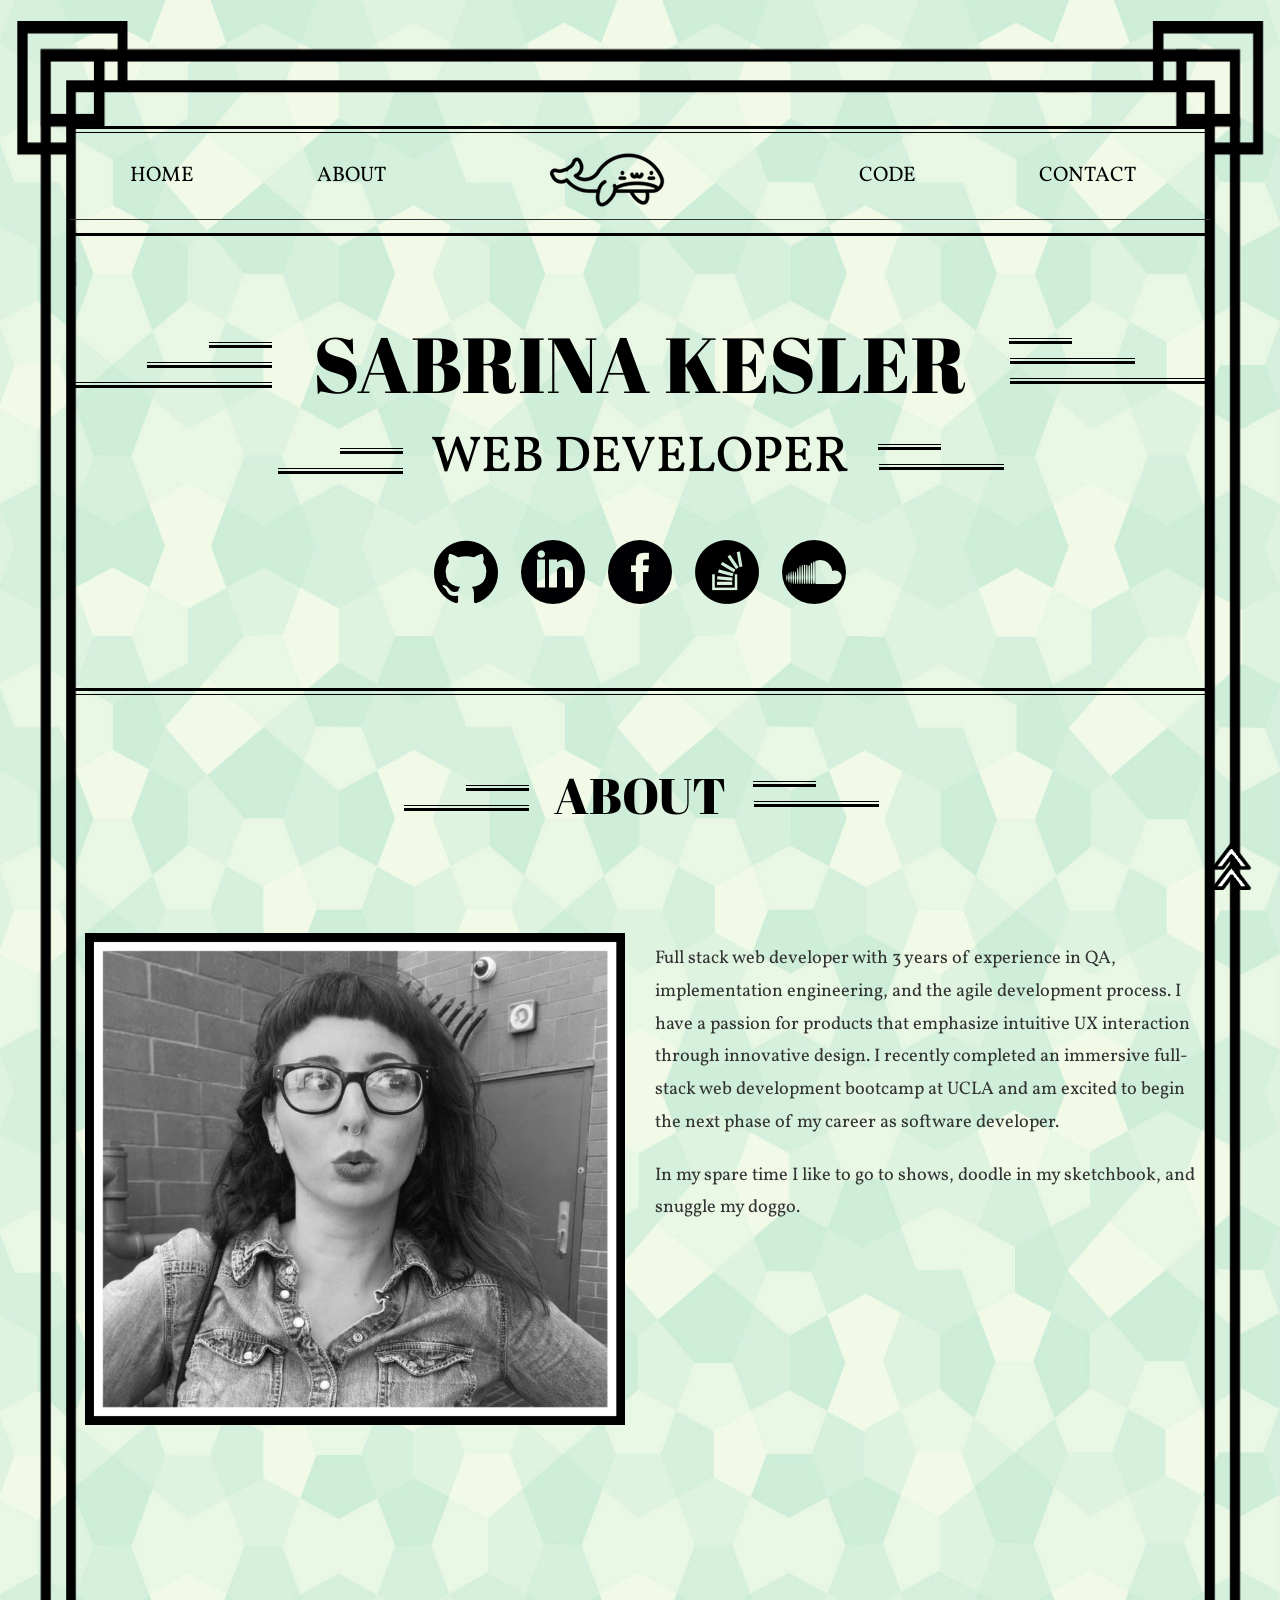
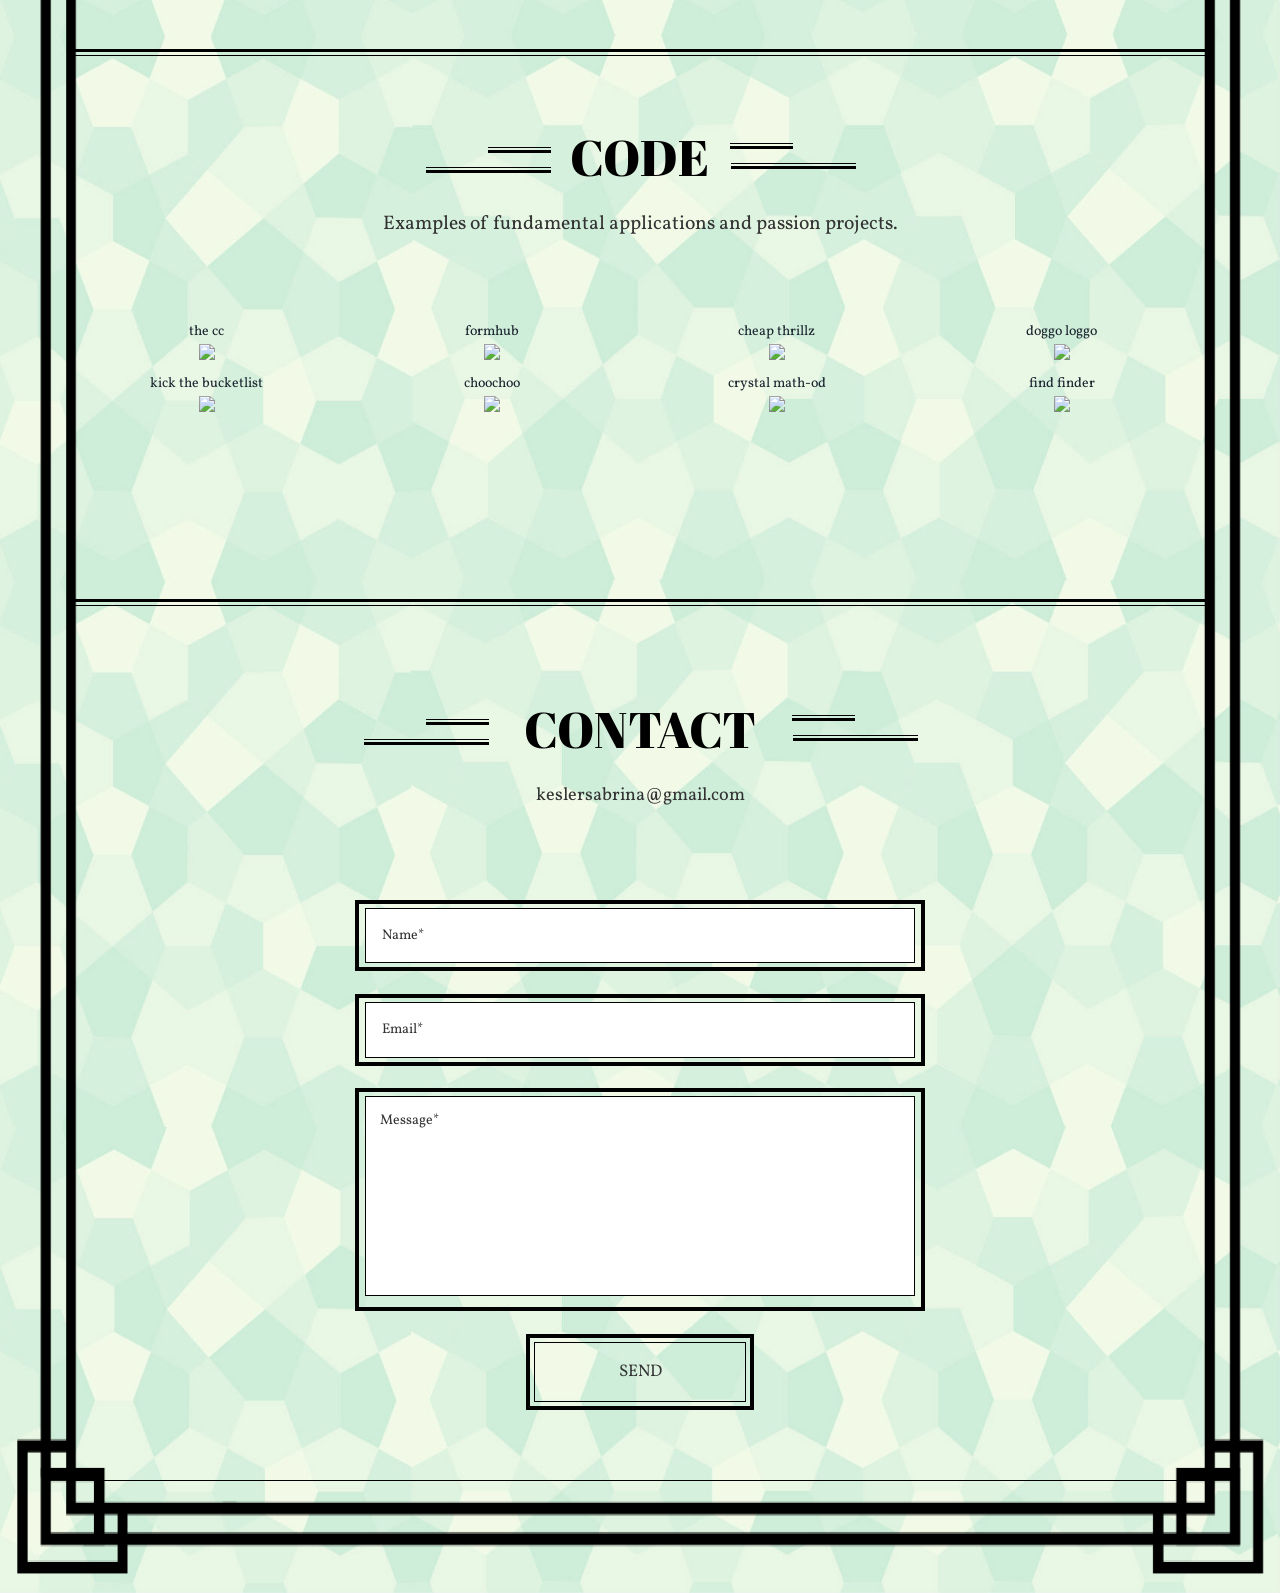
==== commit dee5c17f: "contact comment" ====
--- a/index.html
+++ b/index.html
@@ -319,7 +319,7 @@
 		<div class="label-7"> </div>
 		<div class="label-8"> </div>
 		<h3><span class="left-icon"> </span>CONTACT<span class="right-icon"> </span><div class="clearfix"> </div></h3>
-		<p>Lorem ipsum dolor sit amet, consectetur adipiscing elit</p>
+		<p>keslersabrina@gmail.com</p>
 		<div class="conatct-form">
 			<ul class="form">
 				<li>
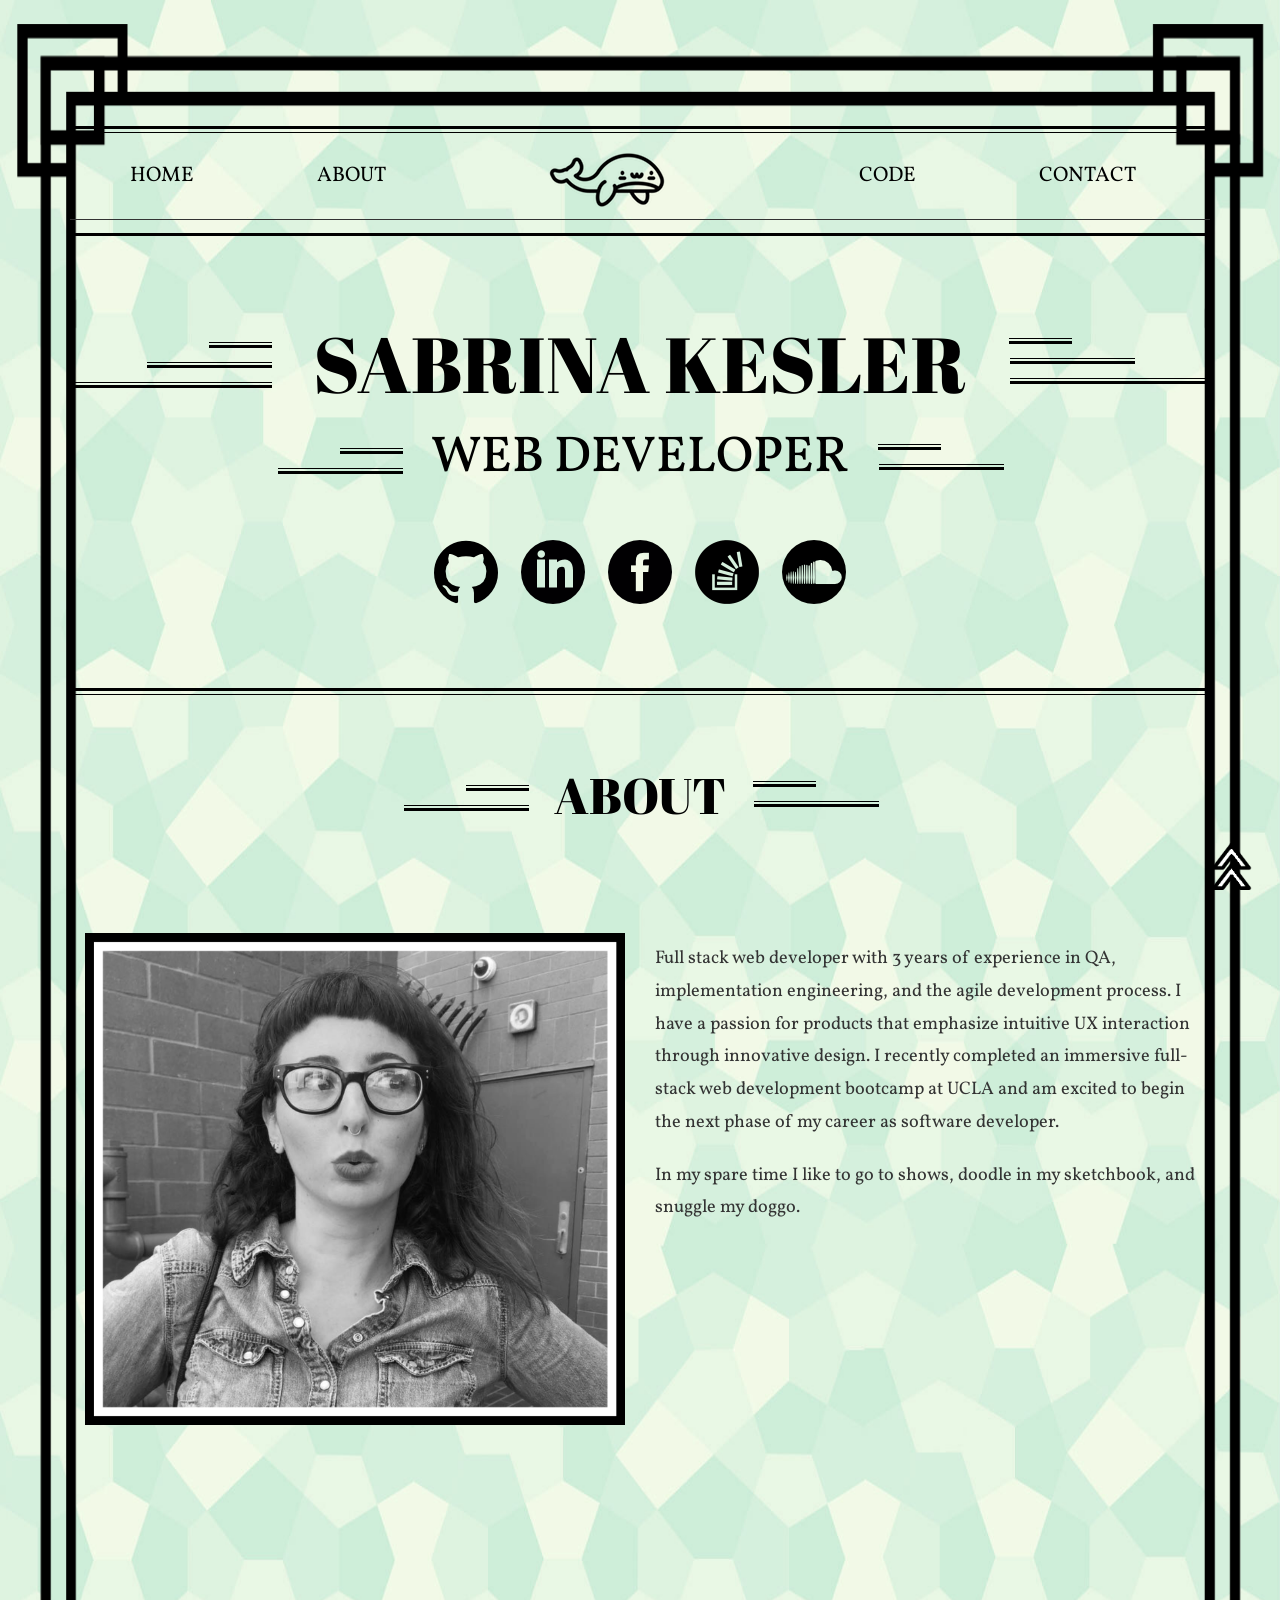
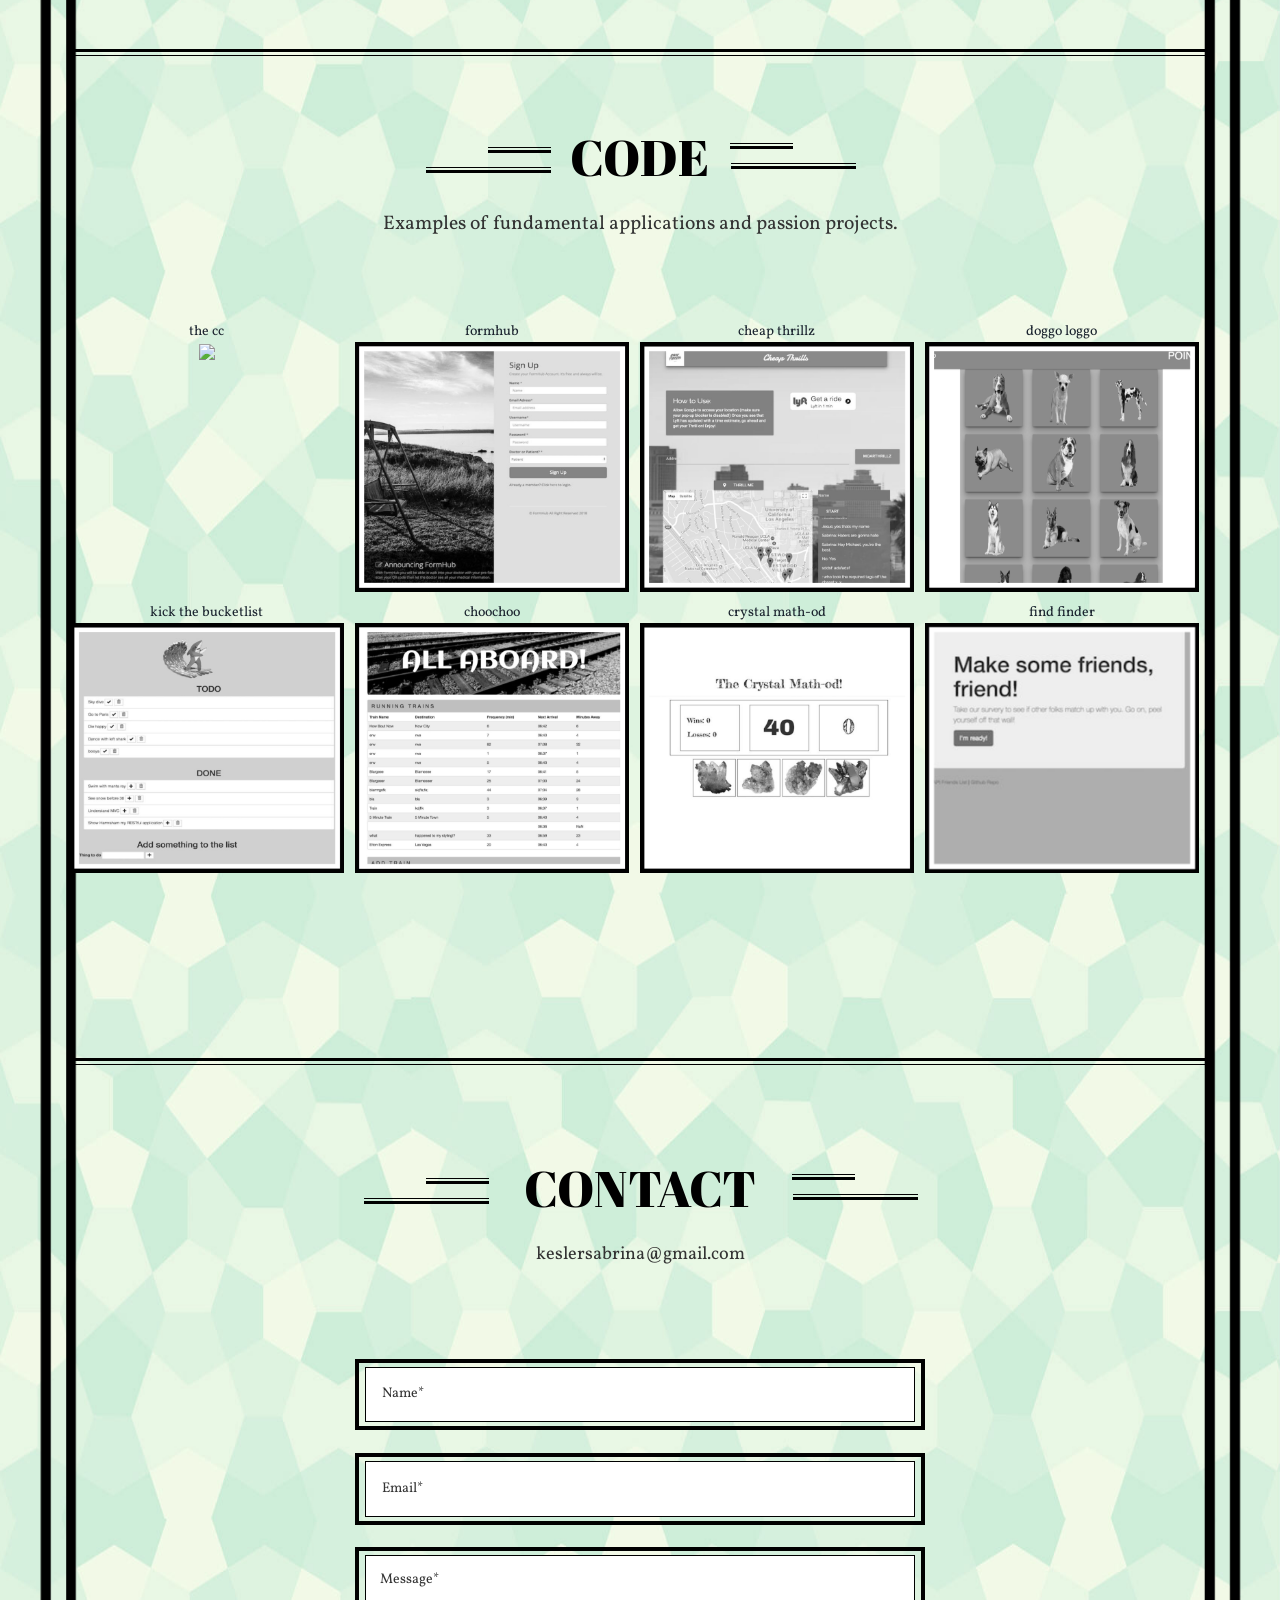
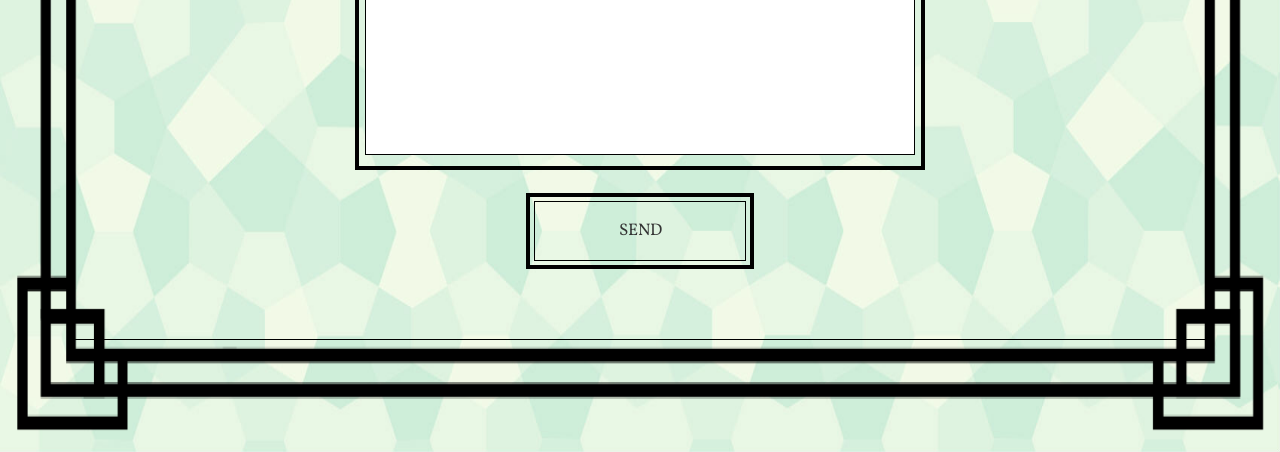
==== commit 93979471: "PNG prob.. maybe" ====
--- a/index.html
+++ b/index.html
@@ -114,7 +114,7 @@
 							
 							<div class="portfolio-wrapper">	
 								
-								<a href="images/P1.png" class="b-link-stripe b-animate-go swipebox" title="the creative collective">
+								<a href="images/P1.PNG" class="b-link-stripe b-animate-go swipebox" title="the creative collective">
 							     <img src="images/P1.png" /><div class="b-wrapper">
 							     	<h2 class="b-animate b-from-left b-delay03 ">
 								     	<span class="technology">Technology</span>
@@ -143,8 +143,8 @@
 							<a href="http://functionh.com/" target="_blank">formhub</a>
 							
 							<div class="portfolio-wrapper">		
-								<a href="images/P2.png" class="b-link-stripe b-animate-go swipebox" title="formhub">
-							     <img src="images/P2.png" /><div class="b-wrapper"><h2 class="b-animate b-from-left b-delay03 ">
+								<a href="images/P2.PNG" class="b-link-stripe b-animate-go swipebox" title="formhub">
+							     <img src="images/P2.PNG" /><div class="b-wrapper"><h2 class="b-animate b-from-left b-delay03 ">
 							     	<span class="technology">Technology</span>
 								     	<br></br>
 								     	<ul>
@@ -170,8 +170,8 @@
 							<a href="https://czarbina.github.io/Project-1/" target="_blank">cheap thrillz</a>
 							<div class="portfolio-wrapper">
 									
-								<a href="images/P3.png" class="b-link-stripe b-animate-go swipebox"  title="cheap thrillz">
-							     <img src="images/P3.png" /><div class="b-wrapper">
+								<a href="images/P3.PNG" class="b-link-stripe b-animate-go swipebox"  title="cheap thrillz">
+							     <img src="images/P3.PNG" /><div class="b-wrapper">
 							     	<h2 class="b-animate b-from-left b-delay03 ">
 							     		<span class="technology">Technology</span>
 								     	<br></br>
@@ -195,8 +195,8 @@
 							
 							<div class="portfolio-wrapper">
 									
-								<a href="images/P4.png" class="b-link-stripe b-animate-go   swipebox"  title="doggologgo">
-							     <img src="images/P4.png" /><div class="b-wrapper"><h2 class="b-animate b-from-left    b-delay03 "><span class="technology">Technology</span>
+								<a href="images/P4.PNG" class="b-link-stripe b-animate-go   swipebox"  title="doggologgo">
+							     <img src="images/P4.PNG" /><div class="b-wrapper"><h2 class="b-animate b-from-left    b-delay03 "><span class="technology">Technology</span>
 								     	<br></br>
 								     	<ul>
 								     		<li>
@@ -217,8 +217,8 @@
 							<a href="https://github.com/czarbina/bucketlist" target="_blank">kick the bucketlist</a>
 							<div class="portfolio-wrapper">
 									
-								<a href="images/P5.png" class="b-link-stripe b-animate-go   swipebox"  title="bucketlist">
-							     <img src="images/P5.png" /><div class="b-wrapper"><h2 class="b-animate b-from-left b-delay03 ">T<span class="technology">Technology</span>
+								<a href="images/P5.PNG" class="b-link-stripe b-animate-go   swipebox"  title="bucketlist">
+							     <img src="images/P5.PNG" /><div class="b-wrapper"><h2 class="b-animate b-from-left b-delay03 ">T<span class="technology">Technology</span>
 								     	<br></br>
 								     	<ul>
 								     		<li>
@@ -242,8 +242,8 @@
 							<a href="https://czarbina.github.io/choochoo/" target="_blank">choochoo</a>							
 							<div class="portfolio-wrapper">
 									
-								<a href="images/P6.png" class="b-link-stripe b-animate-go  swipebox"  title="choochoo">
-							     <img src="images/P6.png" /><div class="b-wrapper"><h2 class="b-animate b-from-left    b-delay03 "><span class="technology">Technology</span>
+								<a href="images/P6.PNG" class="b-link-stripe b-animate-go  swipebox"  title="choochoo">
+							     <img src="images/P6.PNG" /><div class="b-wrapper"><h2 class="b-animate b-from-left    b-delay03 "><span class="technology">Technology</span>
 								     	<br></br>
 								     	<ul>
 								     		<li>
@@ -263,8 +263,8 @@
 			            	<a href="https://czarbina.github.io/week-4-game/" target="_blank">crystal math-od</a>
 							<div class="portfolio-wrapper">
 									
-								<a href="images/P7.png" class="b-link-stripe b-animate-go   swipebox"  title="the crystal math-od">
-							     <img src="images/P7.png" /><div class="b-wrapper"><h2 class="b-animate b-from-left    b-delay03 ">
+								<a href="images/P7.PNG" class="b-link-stripe b-animate-go   swipebox"  title="the crystal math-od">
+							     <img src="images/P7.PNG" /><div class="b-wrapper"><h2 class="b-animate b-from-left    b-delay03 ">
 							     	<span class="technology">Technology</span>
 								     	<br></br>
 								     	<ul>
@@ -283,8 +283,8 @@
 							<a href="https://friend-finder-for-the-masses.herokuapp.com/" target="_blank">find finder</a>
 							<div class="portfolio-wrapper">	
 								
-								<a href="images/P8.png" class="b-link-stripe b-animate-go  swipebox"  title="friend finder">
-							     <img src="images/P8.png" /><div class="b-wrapper"><h2 class="b-animate b-from-left    b-delay03 ">
+								<a href="images/P8.PNG" class="b-link-stripe b-animate-go  swipebox"  title="friend finder">
+							     <img src="images/P8.PNG" /><div class="b-wrapper"><h2 class="b-animate b-from-left    b-delay03 ">
 							     	<span class="technology">Technology</span>
 								     	<br></br>
 								     	<ul>
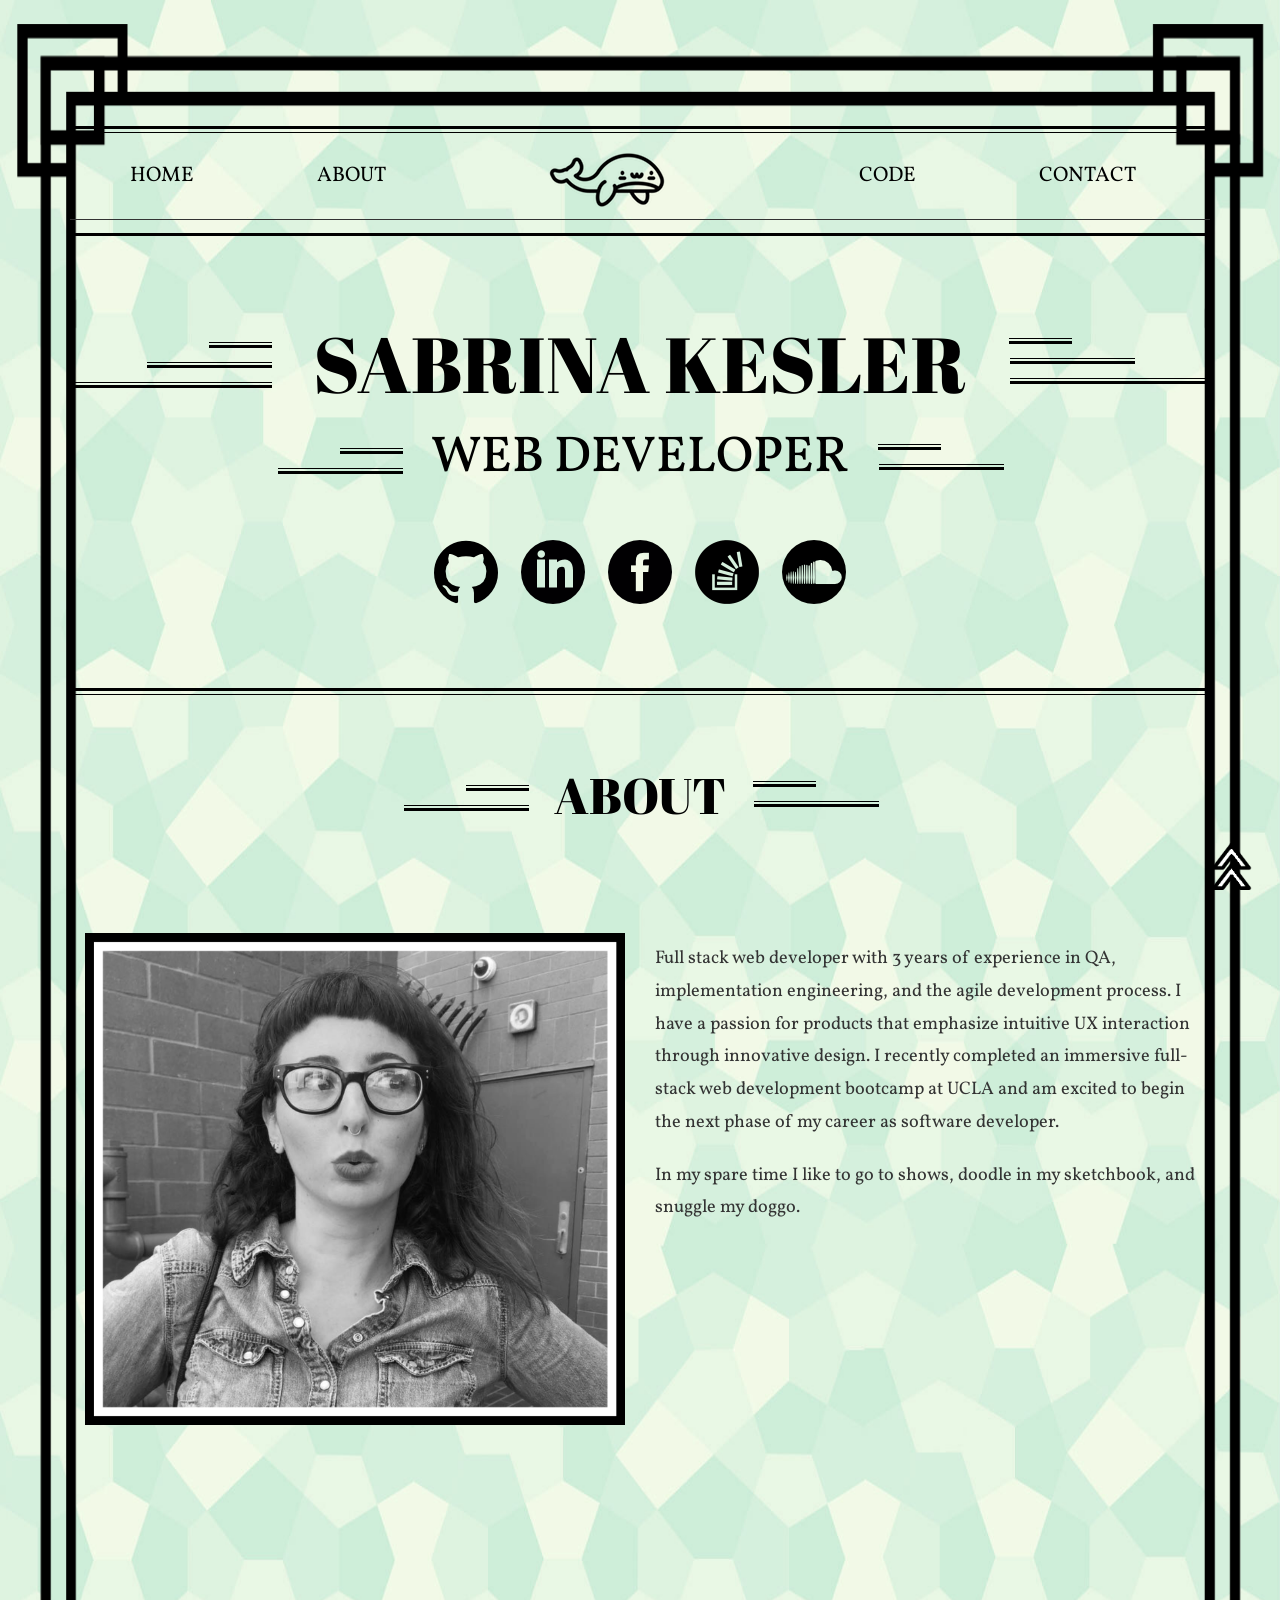
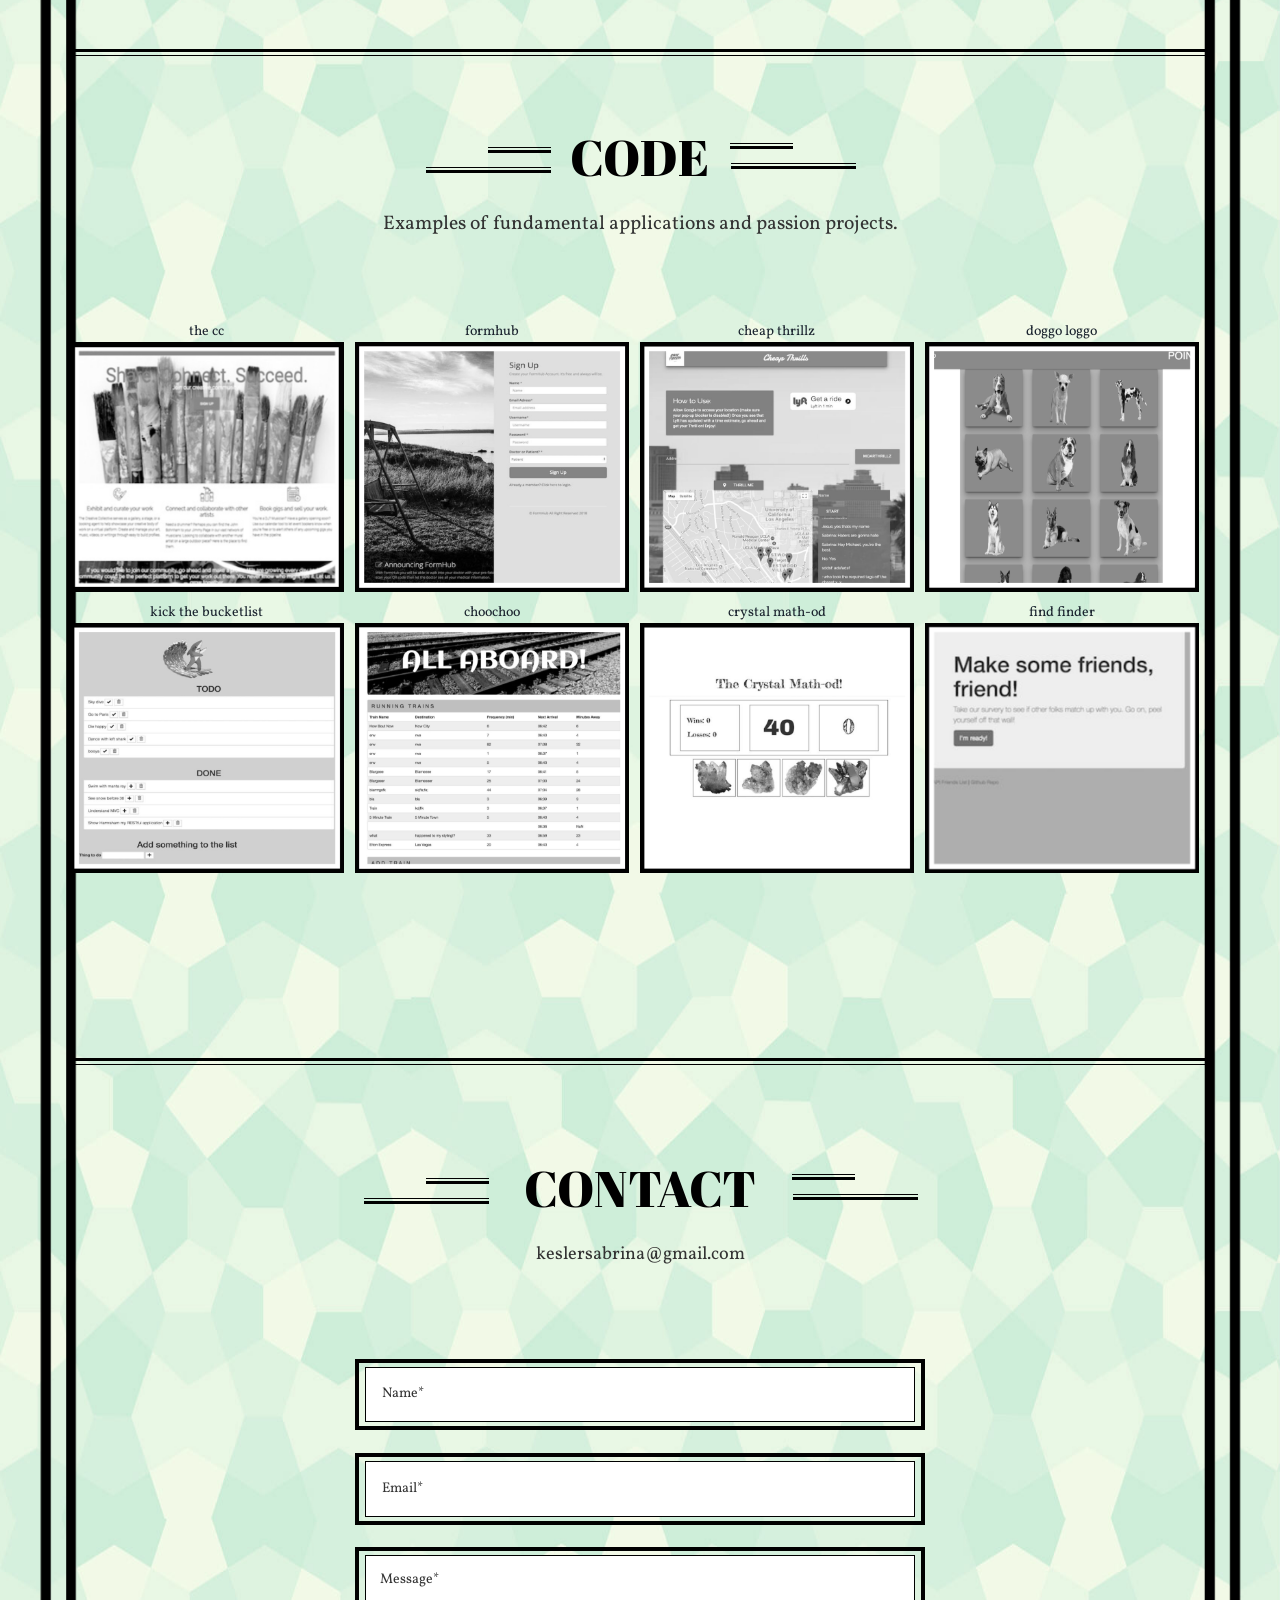
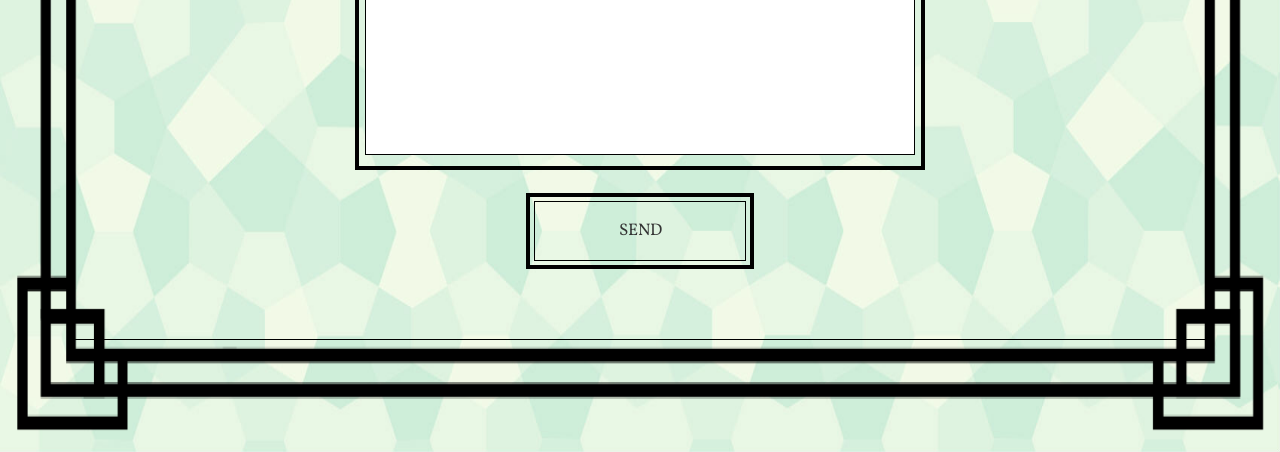
==== commit 06d2d95c: "moved files" ====
--- a/index.html
+++ b/index.html
@@ -82,9 +82,7 @@
 							<span class="resume">Resume</span>
 								<br></br>
 								<img src="images/social/resume-white-big.png" class="img-responsive big-white"/>
-					<!-- <a href='Resume-WendyGwo.pdf' target='_blank' download>
-						<img src ='images/Resume-WendyGwo.png' id='resumeImage'>	
-					</a> -->
+					
 						</h2>	
 					</div>
 				</a>
@@ -114,8 +112,8 @@
 							
 							<div class="portfolio-wrapper">	
 								
-								<a href="images/P1.PNG" class="b-link-stripe b-animate-go swipebox" title="the creative collective">
-							     <img src="images/P1.png" /><div class="b-wrapper">
+								<a href="images/projects/project_1.png" class="b-link-stripe b-animate-go swipebox" title="the creative collective">
+							     <img src="images/projects/project_1.png" /><div class="b-wrapper">
 							     	<h2 class="b-animate b-from-left b-delay03 ">
 								     	<span class="technology">Technology</span>
 								     	<br></br>
@@ -143,8 +141,8 @@
 							<a href="http://functionh.com/" target="_blank">formhub</a>
 							
 							<div class="portfolio-wrapper">		
-								<a href="images/P2.PNG" class="b-link-stripe b-animate-go swipebox" title="formhub">
-							     <img src="images/P2.PNG" /><div class="b-wrapper"><h2 class="b-animate b-from-left b-delay03 ">
+								<a href="images/projects/project_2.png" class="b-link-stripe b-animate-go swipebox" title="formhub">
+							     <img src="images/projects/project_2.png" /><div class="b-wrapper"><h2 class="b-animate b-from-left b-delay03 ">
 							     	<span class="technology">Technology</span>
 								     	<br></br>
 								     	<ul>
@@ -170,8 +168,8 @@
 							<a href="https://czarbina.github.io/Project-1/" target="_blank">cheap thrillz</a>
 							<div class="portfolio-wrapper">
 									
-								<a href="images/P3.PNG" class="b-link-stripe b-animate-go swipebox"  title="cheap thrillz">
-							     <img src="images/P3.PNG" /><div class="b-wrapper">
+								<a href="images/projects/project_3.png" class="b-link-stripe b-animate-go swipebox"  title="cheap thrillz">
+							     <img src="images/projects/project_3.png" /><div class="b-wrapper">
 							     	<h2 class="b-animate b-from-left b-delay03 ">
 							     		<span class="technology">Technology</span>
 								     	<br></br>
@@ -195,8 +193,8 @@
 							
 							<div class="portfolio-wrapper">
 									
-								<a href="images/P4.PNG" class="b-link-stripe b-animate-go   swipebox"  title="doggologgo">
-							     <img src="images/P4.PNG" /><div class="b-wrapper"><h2 class="b-animate b-from-left    b-delay03 "><span class="technology">Technology</span>
+								<a href="images/projects/project_4.png" class="b-link-stripe b-animate-go   swipebox"  title="doggologgo">
+							     <img src="images/projects/project_4.png" /><div class="b-wrapper"><h2 class="b-animate b-from-left    b-delay03 "><span class="technology">Technology</span>
 								     	<br></br>
 								     	<ul>
 								     		<li>
@@ -217,8 +215,8 @@
 							<a href="https://github.com/czarbina/bucketlist" target="_blank">kick the bucketlist</a>
 							<div class="portfolio-wrapper">
 									
-								<a href="images/P5.PNG" class="b-link-stripe b-animate-go   swipebox"  title="bucketlist">
-							     <img src="images/P5.PNG" /><div class="b-wrapper"><h2 class="b-animate b-from-left b-delay03 ">T<span class="technology">Technology</span>
+								<a href="images/projects/project_5.png" class="b-link-stripe b-animate-go   swipebox"  title="bucketlist">
+							     <img src="images/projects/project_5.png" /><div class="b-wrapper"><h2 class="b-animate b-from-left b-delay03 ">T<span class="technology">Technology</span>
 								     	<br></br>
 								     	<ul>
 								     		<li>
@@ -242,8 +240,8 @@
 							<a href="https://czarbina.github.io/choochoo/" target="_blank">choochoo</a>							
 							<div class="portfolio-wrapper">
 									
-								<a href="images/P6.PNG" class="b-link-stripe b-animate-go  swipebox"  title="choochoo">
-							     <img src="images/P6.PNG" /><div class="b-wrapper"><h2 class="b-animate b-from-left    b-delay03 "><span class="technology">Technology</span>
+								<a href="images/projects/project_6.png" class="b-link-stripe b-animate-go  swipebox"  title="choochoo">
+							     <img src="images/projects/project_6.png" /><div class="b-wrapper"><h2 class="b-animate b-from-left    b-delay03 "><span class="technology">Technology</span>
 								     	<br></br>
 								     	<ul>
 								     		<li>
@@ -263,8 +261,8 @@
 			            	<a href="https://czarbina.github.io/week-4-game/" target="_blank">crystal math-od</a>
 							<div class="portfolio-wrapper">
 									
-								<a href="images/P7.PNG" class="b-link-stripe b-animate-go   swipebox"  title="the crystal math-od">
-							     <img src="images/P7.PNG" /><div class="b-wrapper"><h2 class="b-animate b-from-left    b-delay03 ">
+								<a href="images/projects/project_7.png" class="b-link-stripe b-animate-go   swipebox"  title="the crystal math-od">
+							     <img src="images/projects/project_7.png" /><div class="b-wrapper"><h2 class="b-animate b-from-left    b-delay03 ">
 							     	<span class="technology">Technology</span>
 								     	<br></br>
 								     	<ul>
@@ -283,8 +281,8 @@
 							<a href="https://friend-finder-for-the-masses.herokuapp.com/" target="_blank">find finder</a>
 							<div class="portfolio-wrapper">	
 								
-								<a href="images/P8.PNG" class="b-link-stripe b-animate-go  swipebox"  title="friend finder">
-							     <img src="images/P8.PNG" /><div class="b-wrapper"><h2 class="b-animate b-from-left    b-delay03 ">
+								<a href="images/projects/project_8.png" class="b-link-stripe b-animate-go  swipebox"  title="friend finder">
+							     <img src="images/projects/project_8.png" /><div class="b-wrapper"><h2 class="b-animate b-from-left    b-delay03 ">
 							     	<span class="technology">Technology</span>
 								     	<br></br>
 								     	<ul>
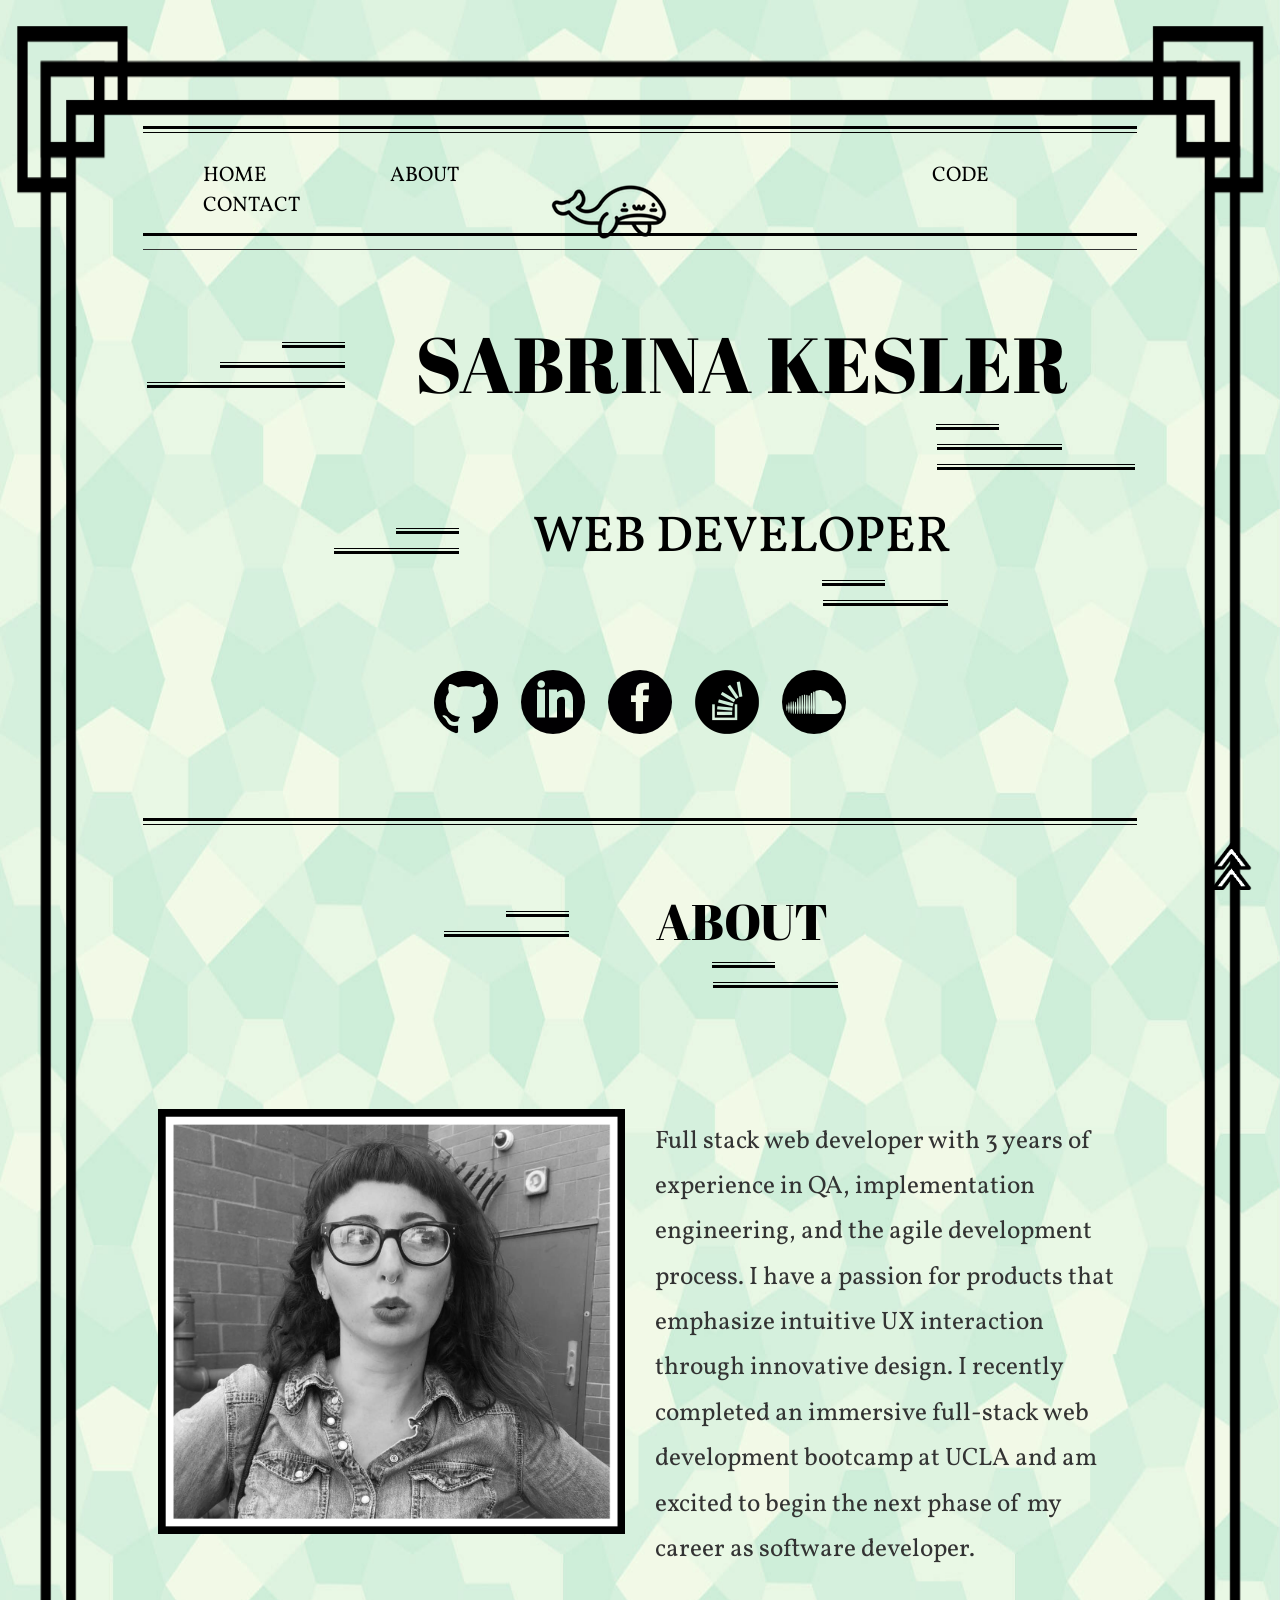
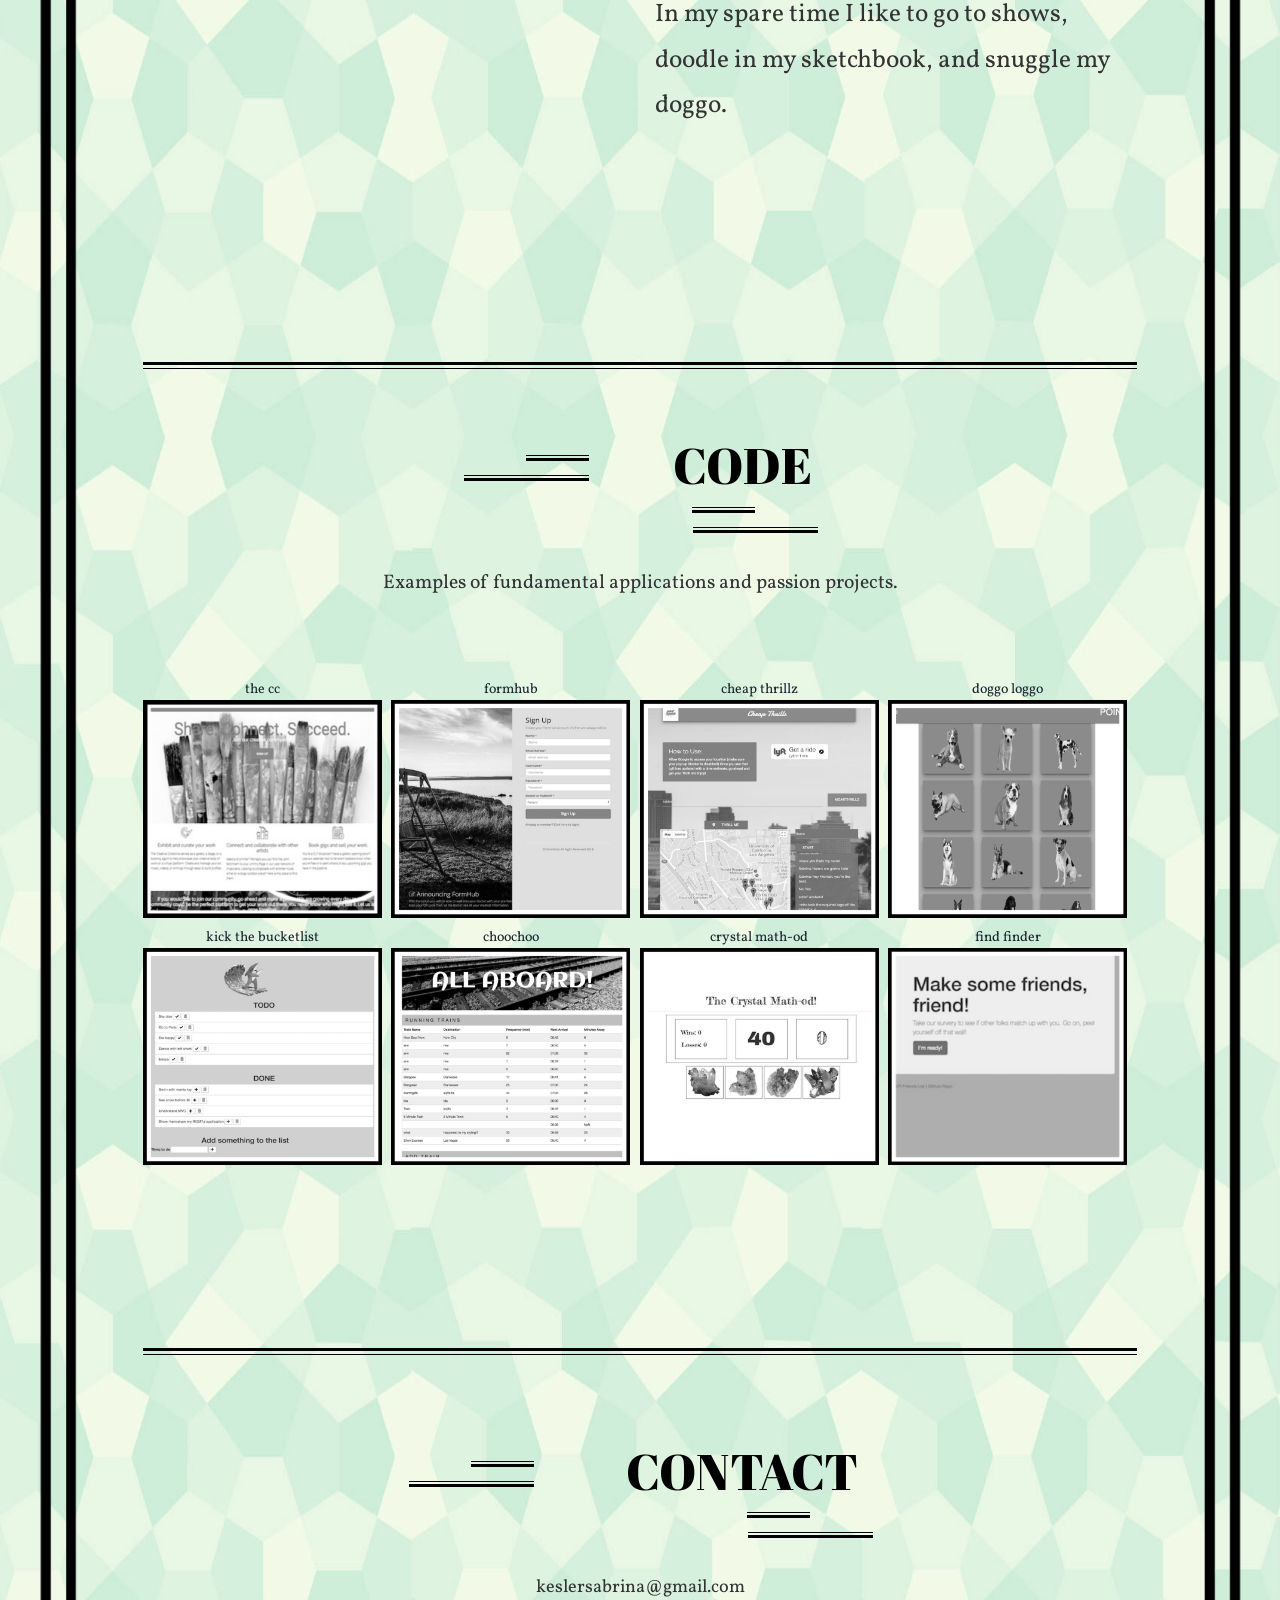
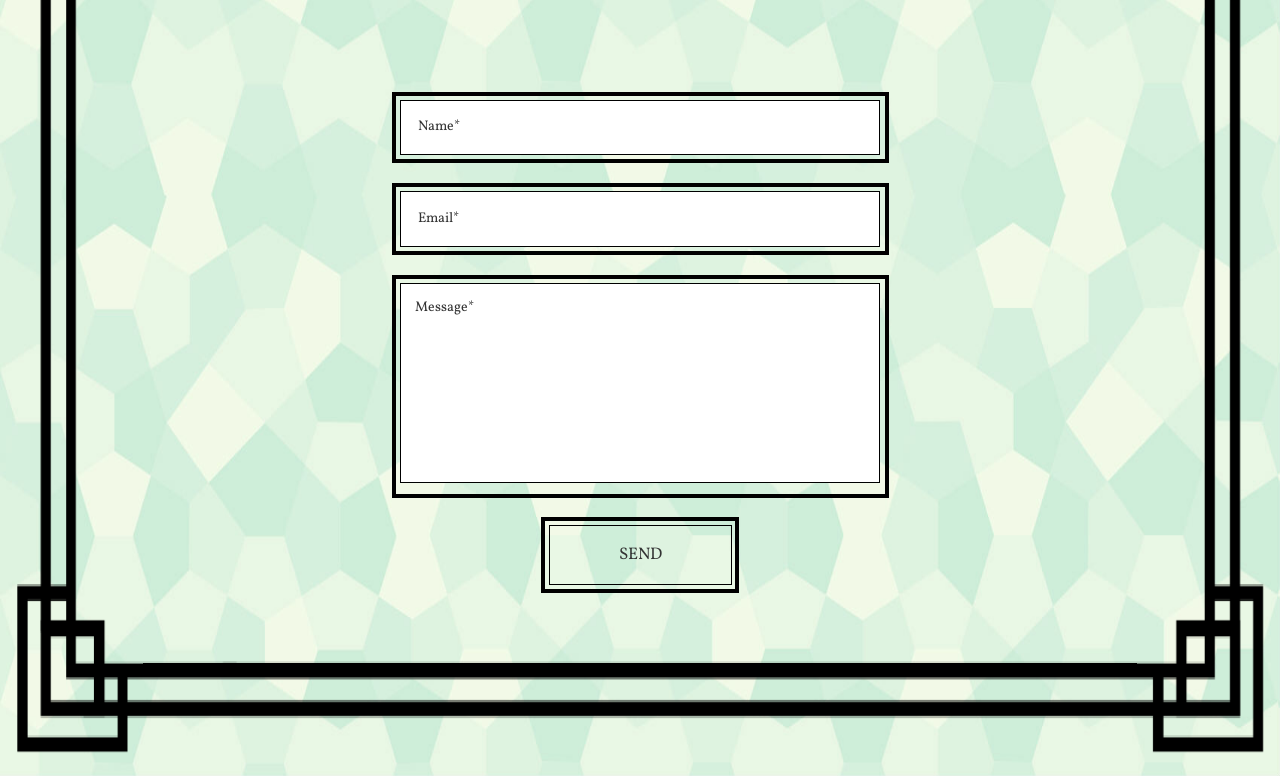
==== commit e6360741: "updated link" ====
--- a/index.html
+++ b/index.html
@@ -75,7 +75,7 @@
  		<div class="about-info">
 
 			<div class="col-md-6 about-left portfolio-wrapper">
-				<a href="https://drive.google.com/file/d/1S41KG8ANzJmsk61dXP9DrrXezTZY17qZ/view?usp=sharing" class="b-link-stripe b-animate-go resume" target="_blank">
+				<a href="https://drive.google.com/file/d/1bFSbHQkT5A9h2d5FYgFDm-9MeFVM1Tx-/view?usp=sharing" class="b-link-stripe b-animate-go resume" target="_blank">
 					<img src="images/about.PNG" class="img-responsive" alt="about_image"/>
 					<div class="b-wrapper">
 						<h2 class="b-animate b-from-left b-delay03 ">
--- a/css/style.css
+++ b/css/style.css
@@ -80,8 +80,8 @@
 }
 .logo {
   position: relative;
-  bottom: 70px;
-  left: 42%;
+  bottom: 68px;
+  left: 41%;
   width: 11%;
 }
 .nav {
@@ -499,7 +499,7 @@
   color: #000;
 }
 .about p {
-  font-size: 1.3em;
+  font-size: 1.8em;
 }
 .about h3 span.left-icon {
   background: url(../images/left.png) no-repeat 0px 10px;
@@ -521,7 +521,7 @@
 .about-right p {
   padding: 10px 0;
   line-height: 1.8em;
-  font-size: 1.3em;
+  font-size: 1.8em;
 }
 .about-info {
   margin: 6em 0;
@@ -792,7 +792,7 @@
 	}
 	.logo {
 	  position: relative;
-	  bottom: 80px;
+	  bottom: 72px;
 	  left: 38%;
 	  width: 11%;
 	}
@@ -841,7 +841,7 @@
 	}
 	.about-right {
 	  width: 100%;
-	  font-size: 0.875em;
+	  font-size: 1.8em;
 	    padding: 0;
 	}
 	.about-icons {
@@ -978,7 +978,7 @@
 	}
 	.about-right p {
 	  padding: 0px 0;
-	  font-size: 1.1em;
+	  font-size: 1.8em;
 	}
 	.top-menu {
 	  margin: 8% auto 5%;
@@ -1077,8 +1077,8 @@
 	}
 	.logo {
 	  bottom: -64px;
-	  left: 38%;
-	  width: 17%;
+	  left: 31%;
+	  width: 35%;
 	}
 	div#banner-top {
 	  padding-top: 9em;
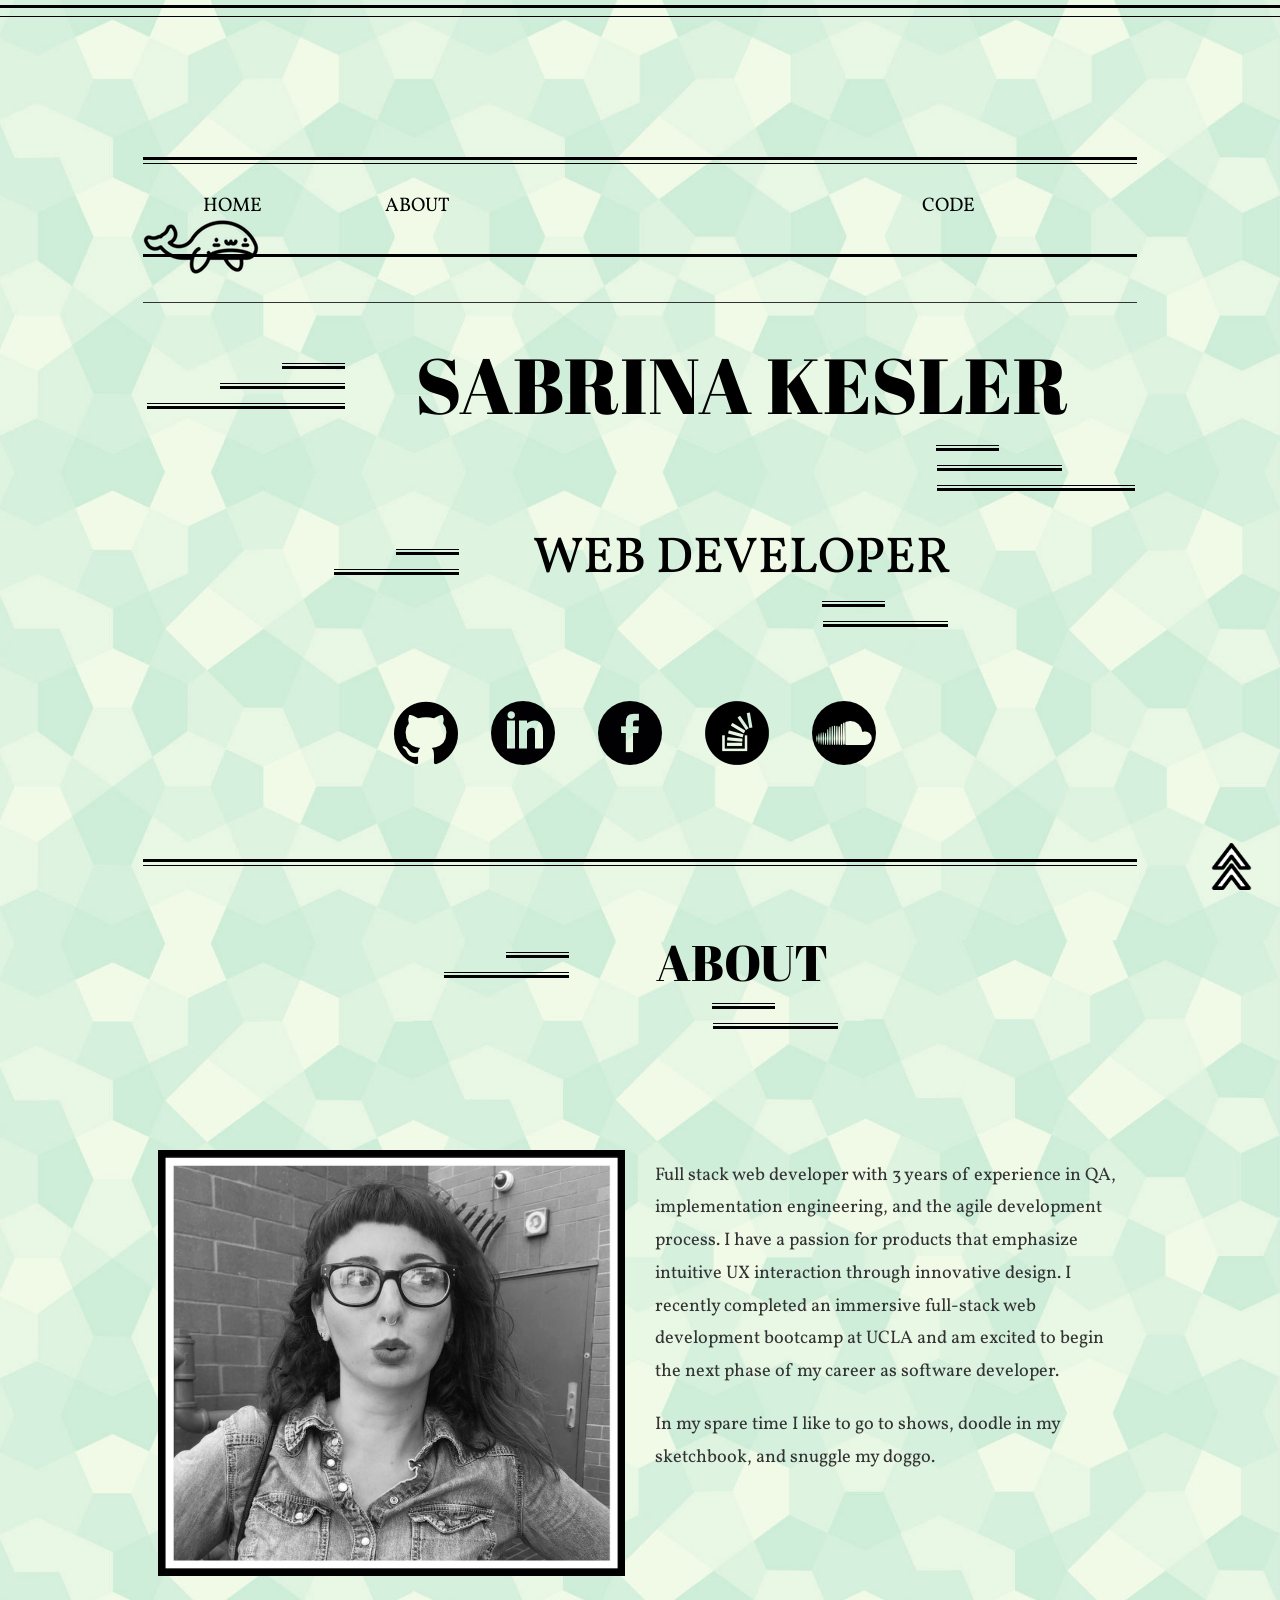
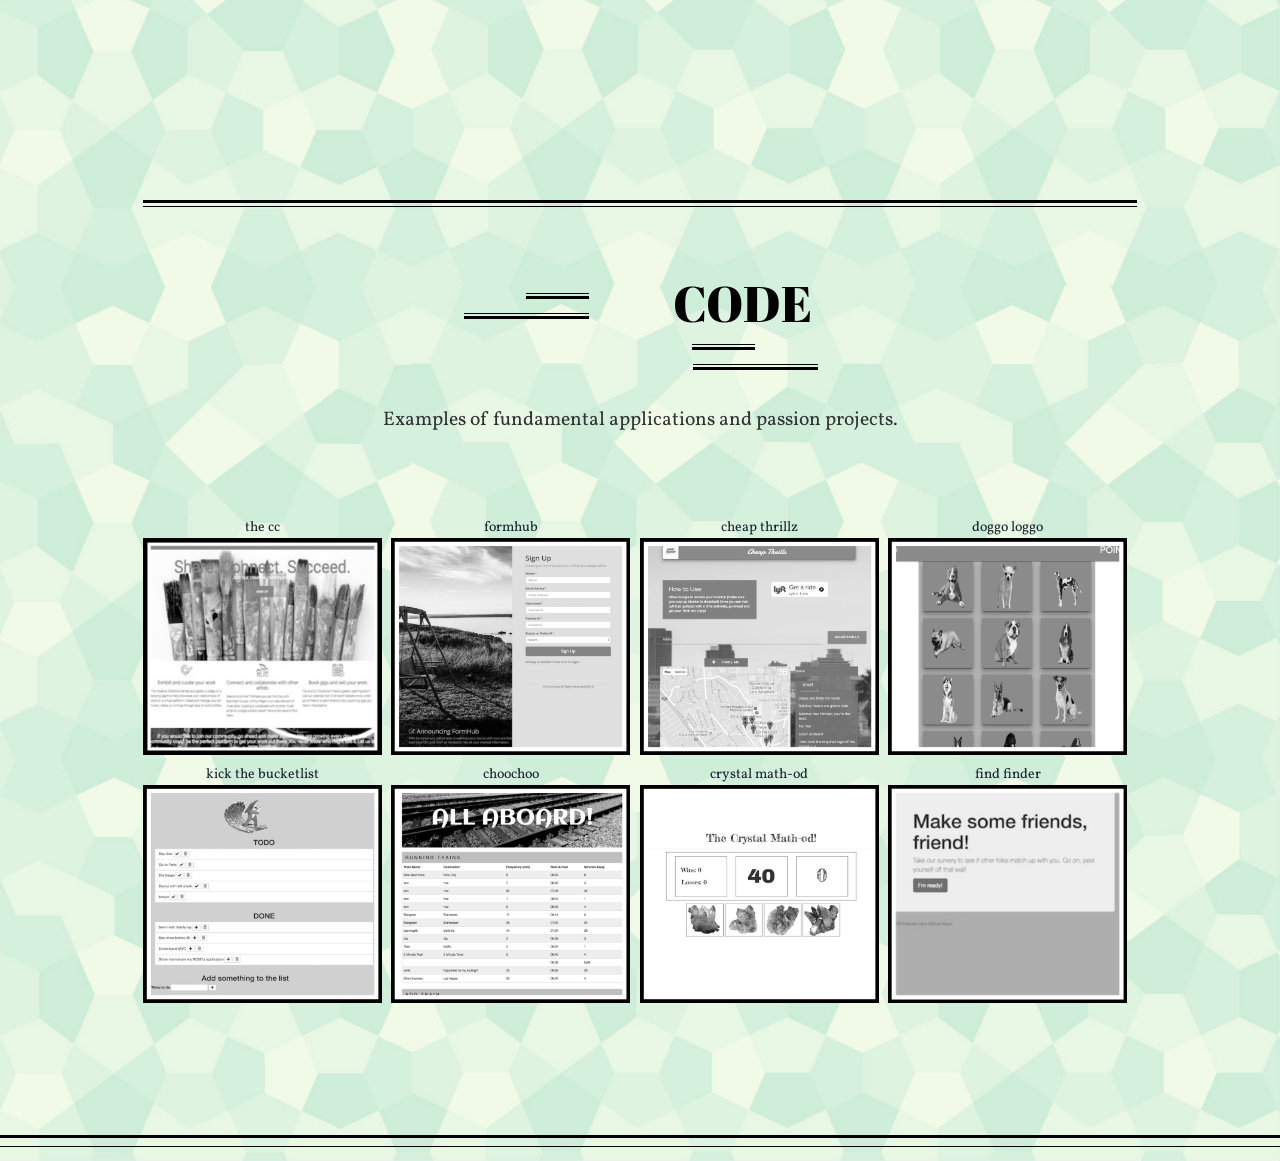
==== commit 567c4d19: "removed contact" ====
--- a/index.html
+++ b/index.html
@@ -24,6 +24,8 @@
 <!--start-smooth-scrolling-->
 </head>
 <body>
+<div class="label-7"> </div>
+<div class="label-8"> </div>	
 <!--header-->
 <div id="home" class="banner">
 	<div class="container">
@@ -33,11 +35,11 @@
 					<li><a class="scroll" href="#home">HOME</a></li>
 					<li><a class="scroll" href="#about">ABOUT</a></li>
 					<li><a class="scroll" href="#work">CODE</a></li>
-					<li><a class="scroll" href="#contact">CONTACT</a></li>
+					<li><img src="images/whale.png" /></li>
 			</ul>
 			<div class="logo">
-				<img src="images/whale.png" />
-			</div>
+<!-- 				<img src="images/whale.png" />
+ -->			</div>
 			<div class="clearfix"> </div>
 		</div>	
 		<!-- script-for-menu -->
@@ -54,11 +56,11 @@
 			<h2><span class="left-icon"> </span>WEB DEVELOPER<span class="right-icon"> </span><div class="clearfix"> </div></h2>
 		</div>
 		<div class="header-icons">
-			<a class="iconz" target="_blank" href="https://github.com/czarbina"><img id="git_icon" src="images/social/github-logo.png"></a>
-			<a class="iconz" target="_blank" href="https://www.linkedin.com/in/sabrinakesler/"><img id="linkedin_icon" src="images/social/linkedin-button.png"></a>
-			<a class="iconz" target="_blank" href="https://www.facebook.com/sabrina.kesler"><img id="fb_icon" src="images/social/facebook-logo-button.png"></a>
-			<a class="iconz" target="_blank" href="https://stackoverflow.com/users/4352713/czarbina"><img id="stack_icon.png" src="images/social/stackoverflow-logo.png"></a>
-			<a class="iconz" target="_blank" href="https://soundcloud.com/czarbina"><img id="sc_icon" src="images/social/soundcloud-logo.png"></a>
+			<a class="iconzz" target="_blank" href="https://github.com/czarbina"><img class = "iconz" id="git_icon" src="images/social/github-logo.png"></a>
+			<a class="iconz" target="_blank" href="https://www.linkedin.com/in/sabrinakesler/"><img class = "iconz" id="linkedin_icon" src="images/social/linkedin-button.png"></a>
+			<a class="iconz" target="_blank" href="https://www.facebook.com/sabrina.kesler"><img class = "iconz" id="fb_icon" src="images/social/facebook-logo-button.png"></a>
+			<a class="iconz" target="_blank" href="https://stackoverflow.com/users/4352713/czarbina"><img class = "iconz" id="stack_icon.png" src="images/social/stackoverflow-logo.png"></a>
+			<a class="iconz" target="_blank" href="https://soundcloud.com/czarbina"><img class = "iconz" id="sc_icon" src="images/social/soundcloud-logo.png"></a>
 			<!-- <a href="#"><span class="likdin"> </span></a> -->	
 		</div>
 	</div>
@@ -89,7 +91,7 @@
 			</div>
 			<div class="col-md-6 about-right">
 				<p>Full stack web developer with 3 years of experience in QA, implementation engineering, and the agile development process. I have a passion for products that emphasize intuitive UX interaction through innovative design. I recently completed an immersive full-stack web development bootcamp at UCLA and am excited to begin the next phase of my career as software developer.</p>
-				<p>In my spare time I like to go to shows, doodle in my sketchbook, and snuggle my doggo.</p>
+				<p>In my spare time I like to go to shows, doodle in my sketchbook, and snuggle my doggo.</p>	
 			</div>
 			 <div class="clearfix"> </div>
 		</div>
@@ -311,31 +313,9 @@
 	</div>
 </div>
 <!--/work-->
-<!--contact-->
-<div id="contact" class="contact">
-	<div class="container">
+	
 		<div class="label-7"> </div>
-		<div class="label-8"> </div>
-		<h3><span class="left-icon"> </span>CONTACT<span class="right-icon"> </span><div class="clearfix"> </div></h3>
-		<p>keslersabrina@gmail.com</p>
-		<div class="conatct-form">
-			<ul class="form">
-				<li>
-				<input type="text" class="text" value="Name*" onfocus="this.value = '';" onblur="if (this.value == '') {this.value = 'Name*';}" >
-				</li>
-				<li>
-				<input type="text" class="text" value="Email*" onfocus="this.value = '';" onblur="if (this.value == '') {this.value = 'Email*';}" >
-				</li>
-				<li>
-				<textarea value="Message*:" onfocus="this.value = '';" onblur="if (this.value == '') {this.value = 'Your Message*';}">Message*</textarea>
-				</li>
-				<div class="sub-button">
-					<input type="submit" value="SEND">
-				</div>
-			</ul>
-		</div>
-		<div class="copyrights">
-		</div>
+		<div class="label-8"> </div>	
 		<script type="text/javascript">
 									$(document).ready(function() {
 										/*
@@ -352,11 +332,6 @@
 									});
 								</script>
 		<a href="#home" id="toTop" class="scroll" style="display: block;"> <span id="toTopHover" style="opacity: 1;"> </span></a>
-	</div>
-</div>
-<!--/contact-->
-<!--copy-rights-->
-
-<!--copy-rights-->
+	
 </body>
 </html>
--- a/css/style.css
+++ b/css/style.css
@@ -8,7 +8,7 @@
 	margin:0;
 	padding:0;
 	font-family: 'Vollkorn', serif;
-	background:url(../images/904B1C53-1F04-4463-8C52-EFDB791FCA37.PNG) no-repeat;
+	background:url(../images/banner_green_low_sat_2.jpg) no-repeat;
 	background-size:100% 100%;
  }
 body a{
@@ -64,10 +64,12 @@
   height: 15px;
 }
 .label-7 {
+  margin-top: 5px;
   border-top: 3px solid #000;
-   height: 6px;
+  height: 6px;
 }
 .label-8 {
+  margin-top: 5px;
   border-top: 1px solid #000;
   height: 15px;
 }
@@ -76,7 +78,7 @@
   border-top: 3px solid #000;
   position: relative;
   border-bottom: 3px solid#000;
-  height: 110px;
+  height: 100px;
 }
 .logo {
   position: relative;
@@ -101,7 +103,7 @@
   display: block;
   padding: 0px;
   color: #000;
-  font-size: 1.5em;
+  font-size: 1.4em;
   margin: 0 60px;
   font-weight: 400;
 }
@@ -499,7 +501,7 @@
   color: #000;
 }
 .about p {
-  font-size: 1.8em;
+  font-size: 1.3em;
 }
 .about h3 span.left-icon {
   background: url(../images/left.png) no-repeat 0px 10px;
@@ -521,7 +523,7 @@
 .about-right p {
   padding: 10px 0;
   line-height: 1.8em;
-  font-size: 1.8em;
+  font-size: 1.3em;
 }
 .about-info {
   margin: 6em 0;
@@ -841,7 +843,7 @@
 	}
 	.about-right {
 	  width: 100%;
-	  font-size: 1.8em;
+	  font-size: 0.875em;
 	    padding: 0;
 	}
 	.about-icons {
@@ -987,6 +989,12 @@
 	}
 }
 @media (max-width: 480px){
+
+	.iconz {
+		width: 40px;
+		display: inline-block;
+		margin: 5px;
+	}
 	span.menu:before {
 		content: url(../images/nav-icon.png);
 		cursor: pointer;	
@@ -1053,7 +1061,7 @@
 	    padding-top: 6.5em;
 	}
 	div#banner-top h1 span.left-icon {
-	width: 125px;
+	width: 100px;
 	  background-size: 99px;
 	  height: 26px;
 	}
@@ -1061,9 +1069,9 @@
 	  font-size: 1.3em;
 	}
 	div#banner-top h1 span.right-icon {
-	  width: 120px;
-	  background-size: 102px;
-	    height: 30px;
+	  width: 100px;
+	  background-size: 99px;
+	  height: 26px;
 	}
 	div#banner-top h2 span.left-icon {
  		 display: none;
@@ -1077,8 +1085,8 @@
 	}
 	.logo {
 	  bottom: -64px;
-	  left: 31%;
-	  width: 35%;
+	  left: 30%;
+	  width: 17%;
 	}
 	div#banner-top {
 	  padding-top: 9em;
@@ -1231,6 +1239,7 @@
 	  height: 26px;
 	}
 	div#banner-top h1 span.right-icon {
+
 	  width: 42px;
 	  background-size: 56px;
 	  height: 30px;
